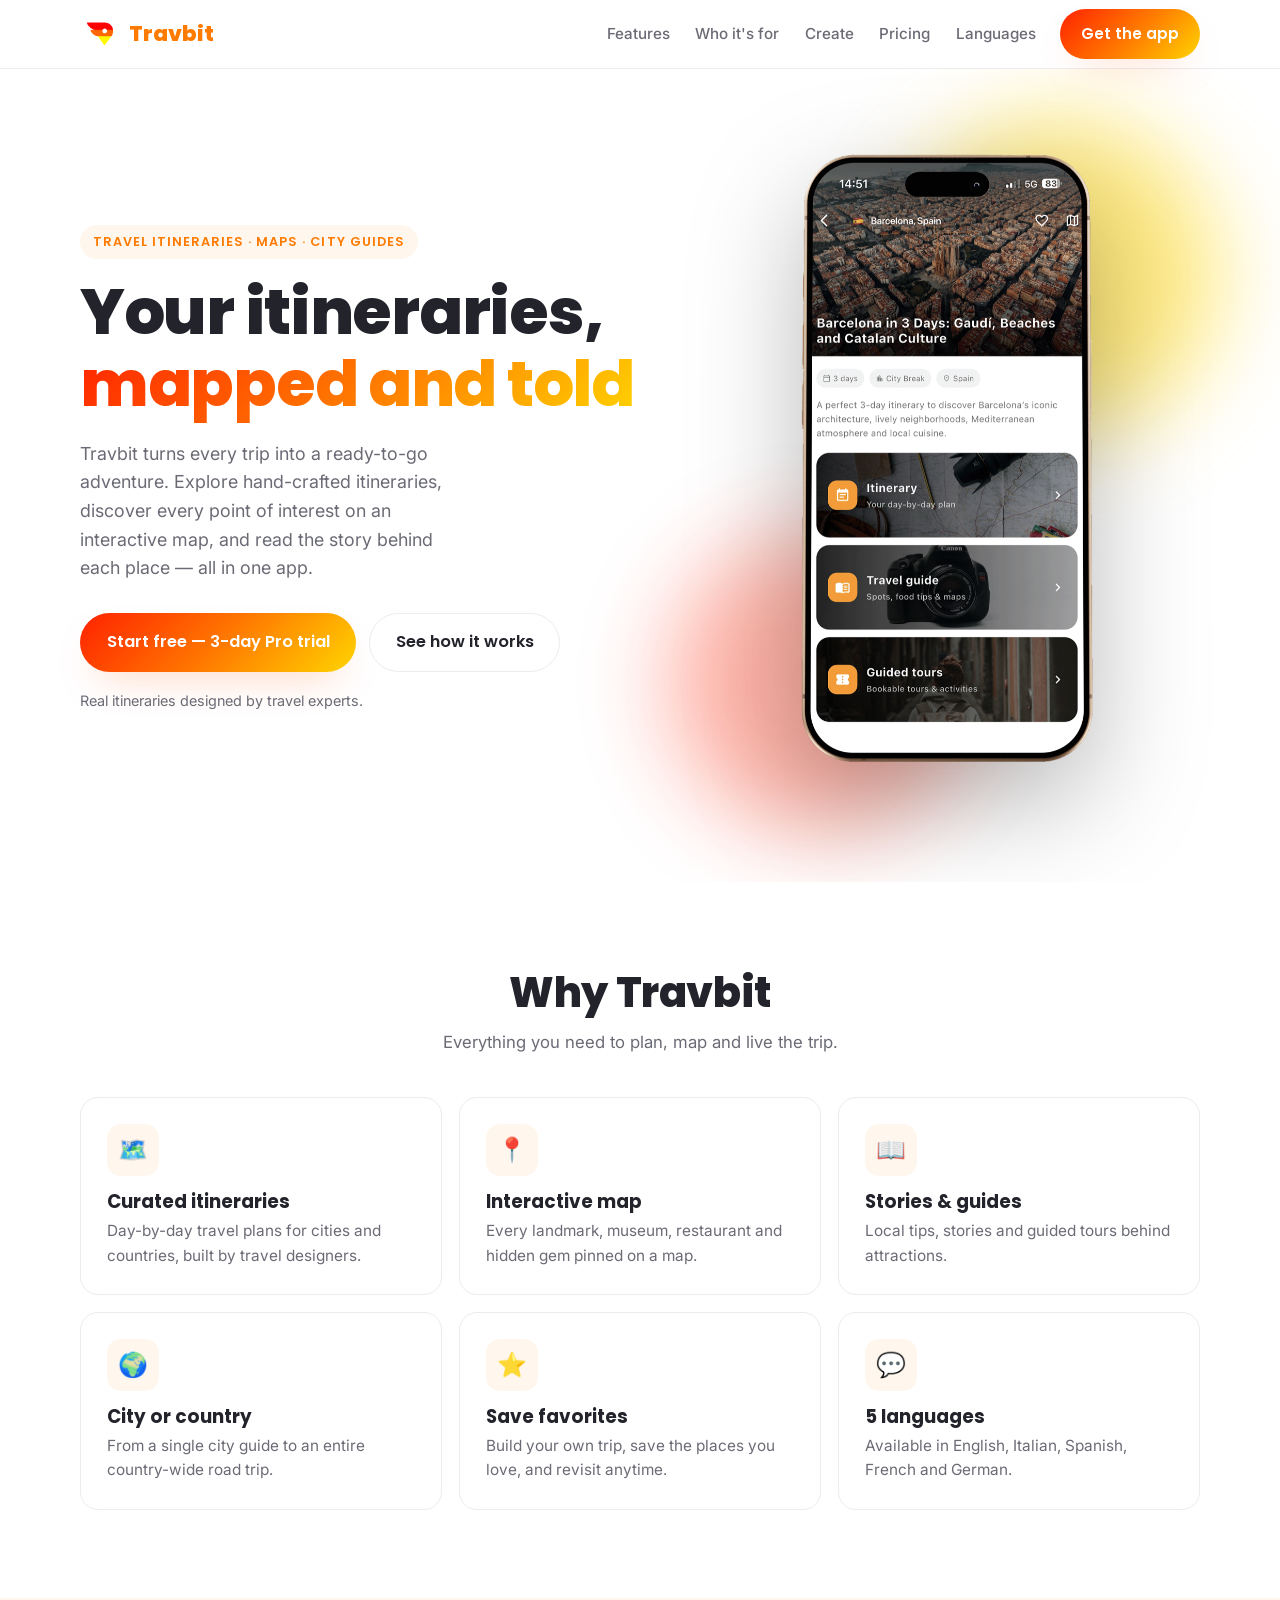
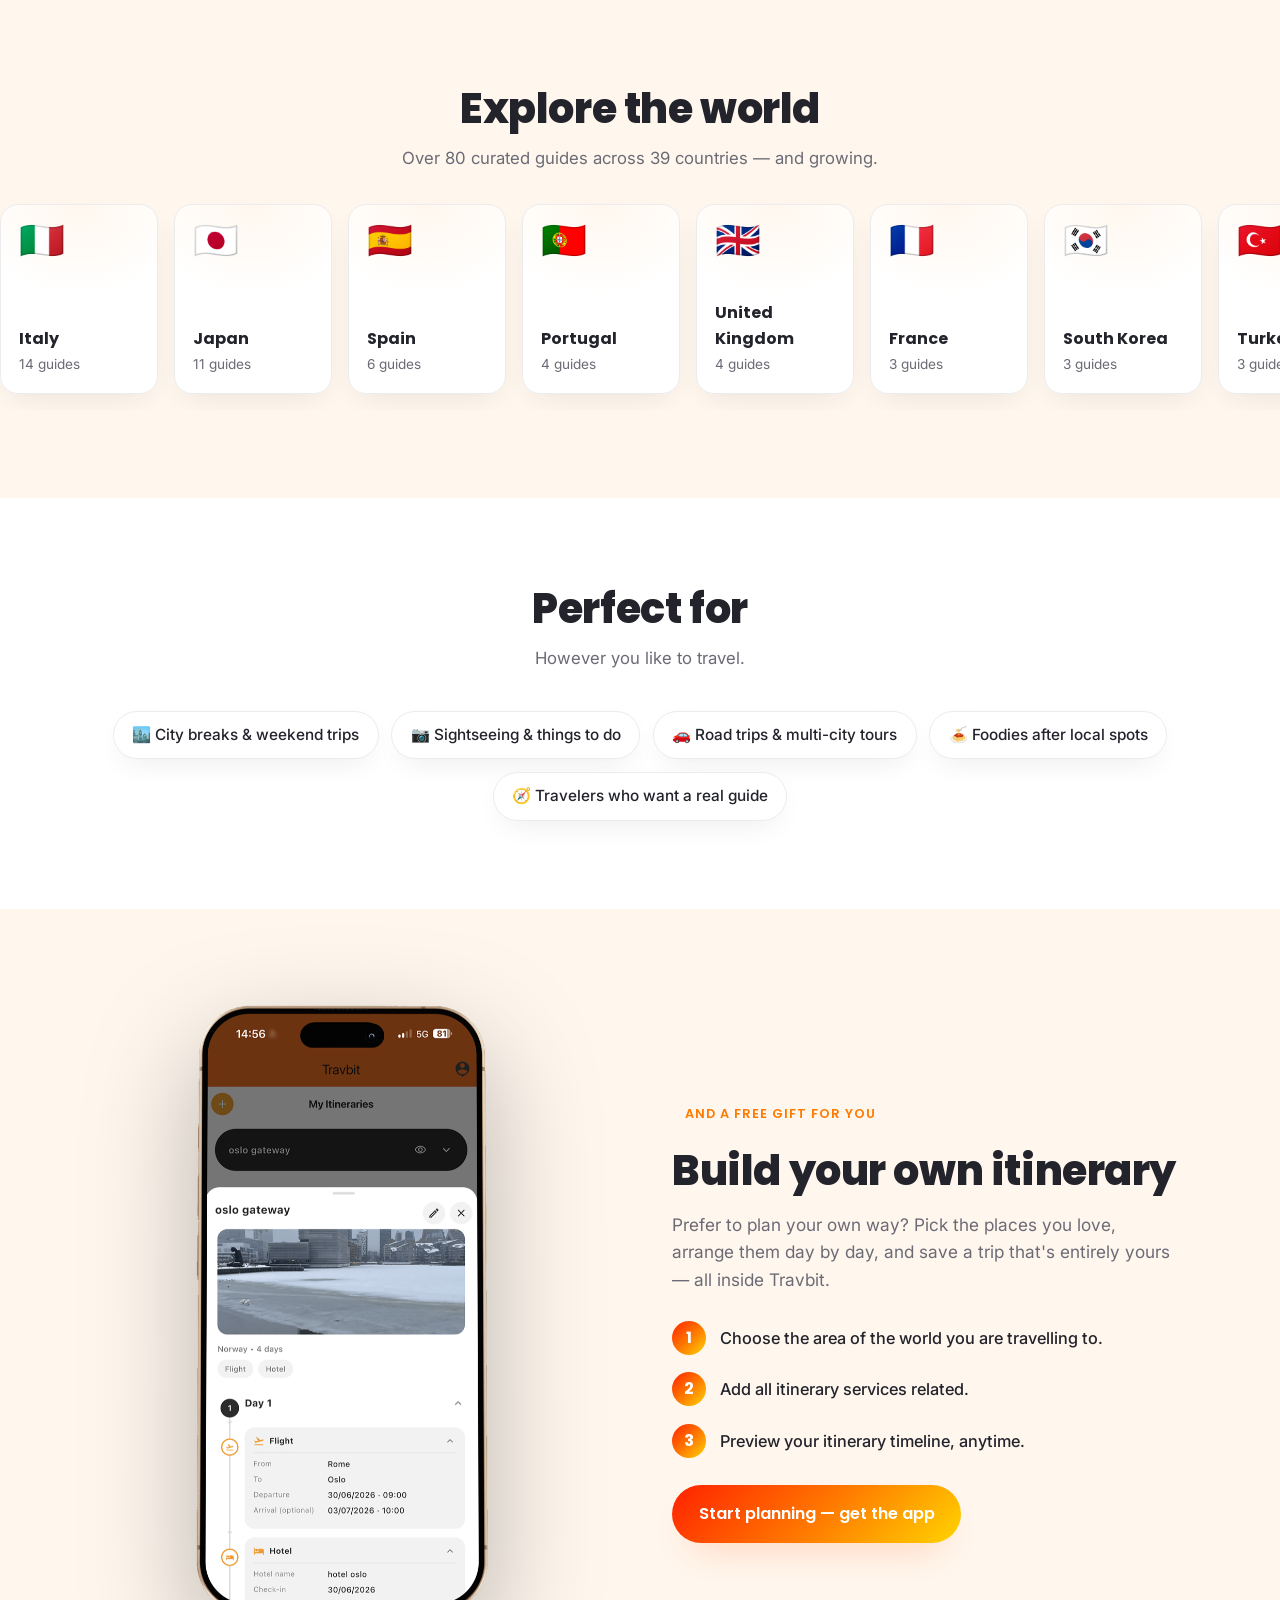
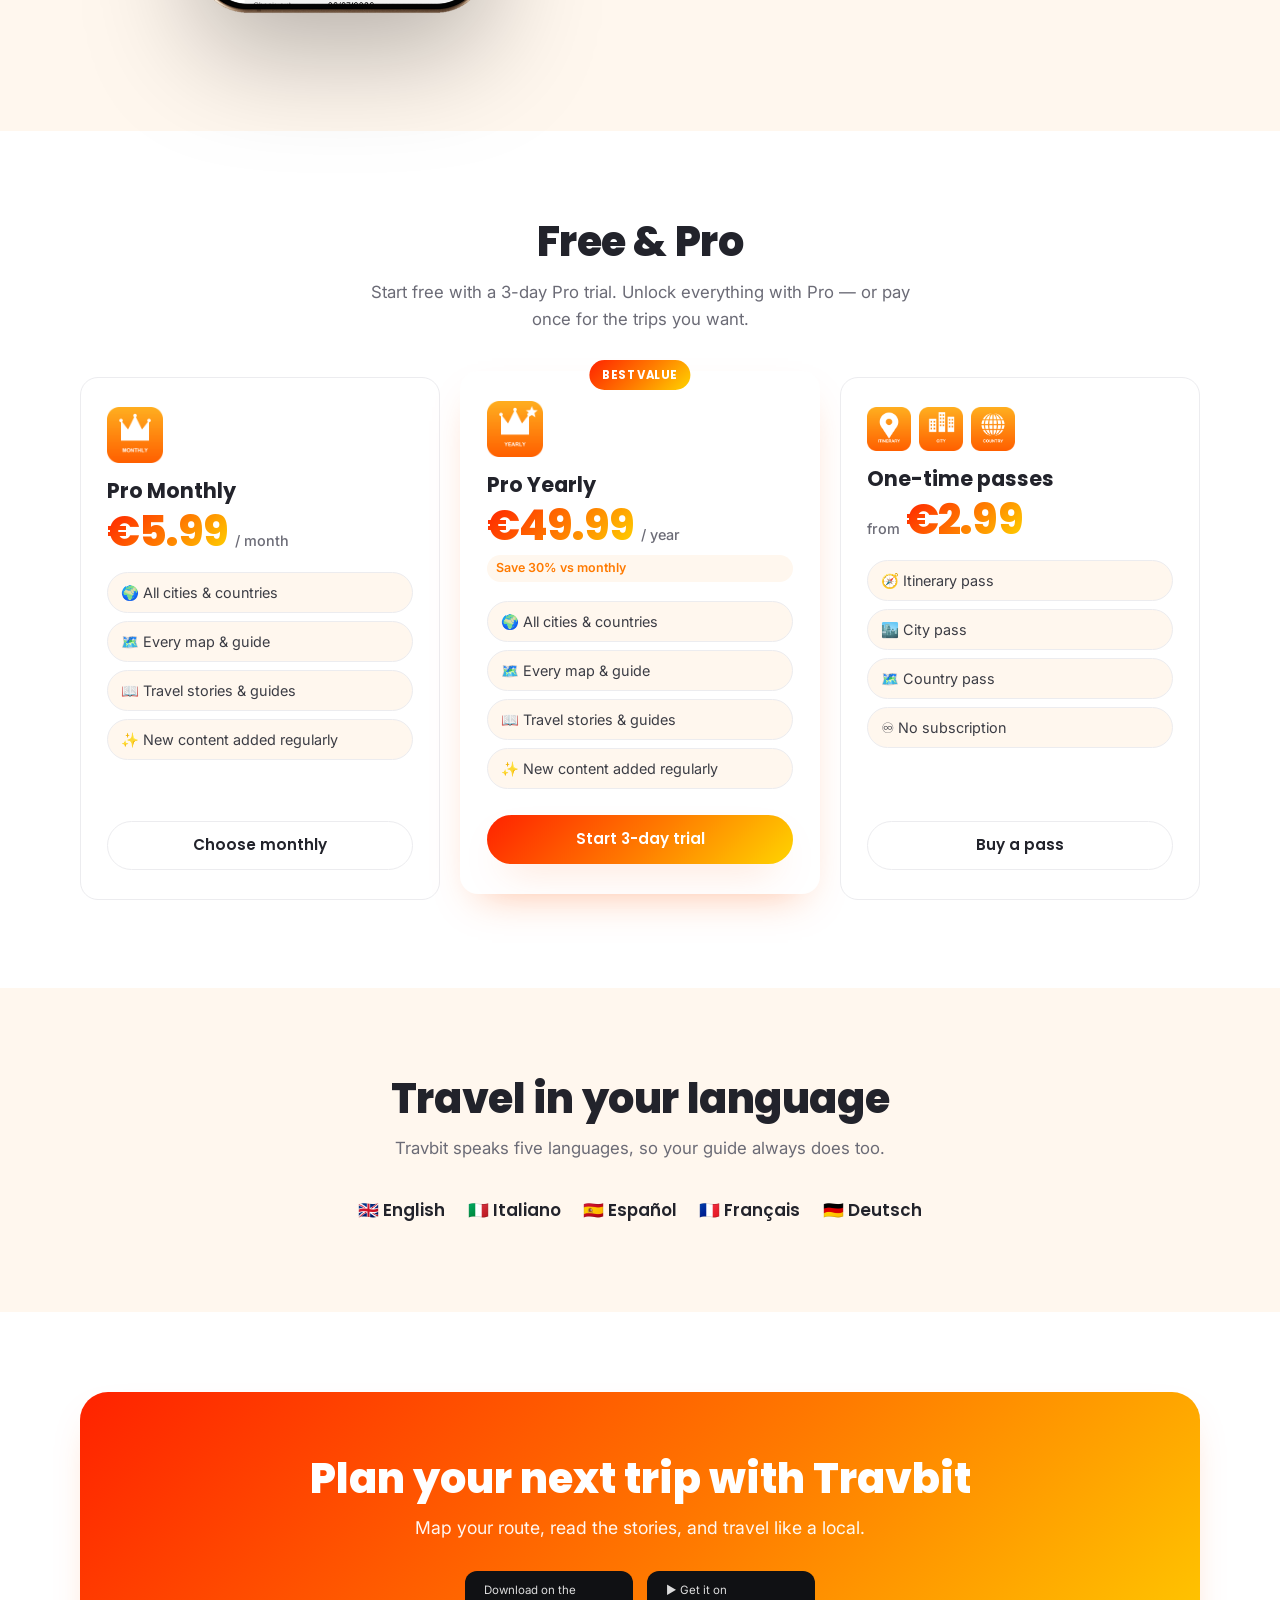
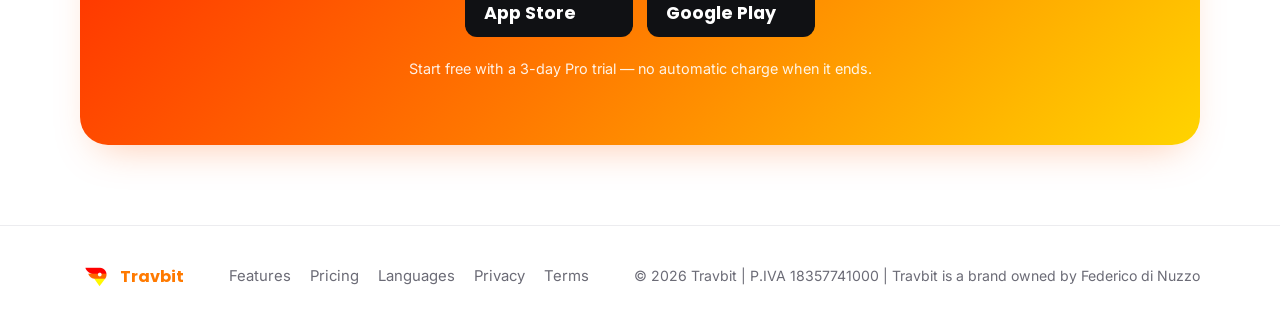
==== index.html @ 9b5d24c2 "Clarify trial doesn't auto-charge (Terms point 4 + CTA note) - Terms 4: trial reverts to the free ac" ====
<!DOCTYPE html>
<html lang="en">
<head>
  <meta charset="UTF-8" />
  <meta name="viewport" content="width=device-width, initial-scale=1.0" />
  <title>Travbit — Your itineraries, mapped and told</title>
  <meta name="description" content="Travbit turns every trip into a ready-to-go adventure: curated travel itineraries, an interactive map of every point of interest, and the story behind each place. Plan trips, tours & things to do." />
  <meta name="theme-color" content="#FF7A00" />
  <link rel="canonical" href="https://travbitapp.com/" />
  <link rel="icon" type="image/png" href="assets/img/travbit-icon.png" />
  <link rel="apple-touch-icon" href="assets/img/travbit-icon.png" />

  <!-- Open Graph / social -->
  <meta property="og:type" content="website" />
  <meta property="og:title" content="Travbit — Your itineraries, mapped and told" />
  <meta property="og:description" content="Curated travel itineraries, interactive maps & city guides. Plan trips, tours & things to do." />
  <meta property="og:image" content="assets/img/og-image.png" />
  <meta property="og:url" content="https://travbitapp.com/" />
  <meta name="twitter:card" content="summary_large_image" />

  <!-- Fonts -->
  <link rel="preconnect" href="https://fonts.googleapis.com" />
  <link rel="preconnect" href="https://fonts.gstatic.com" crossorigin />
  <link href="https://fonts.googleapis.com/css2?family=Inter:wght@400;500;600&family=Poppins:wght@600;700;800&display=swap" rel="stylesheet" />

  <link rel="stylesheet" href="styles.css" />
</head>
<body>
  <!-- ===================== HEADER ===================== -->
  <header class="site-header" id="top">
    <nav class="nav container">
      <a class="brand" href="#top" aria-label="Travbit home">
        <img src="assets/img/travbit-icon.png" alt="" width="40" height="40" class="brand__mark" />
        <span class="brand__name">Travbit</span>
      </a>
      <ul class="nav__links">
        <li><a href="#features">Features</a></li>
        <li><a href="#audience">Who it's for</a></li>
        <li><a href="#build">Create</a></li>
        <li><a href="#pricing">Pricing</a></li>
        <li><a href="#languages">Languages</a></li>
      </ul>
      <a href="#download" class="btn btn--primary nav__cta">Get the app</a>
    </nav>
  </header>

  <main>
    <!-- ===================== HERO ===================== -->
    <section class="hero">
      <div class="container hero__grid">
        <div class="hero__copy">
          <span class="eyebrow">Travel itineraries · maps · city guides</span>
          <h1 class="hero__title">Your itineraries,<br /><span class="grad-text">mapped and told</span></h1>
          <p class="hero__lead">
            Travbit turns every trip into a ready-to-go adventure. Explore hand-crafted
            itineraries, discover every point of interest on an interactive map, and read
            the story behind each place — all in one app.
          </p>
          <div class="hero__cta">
            <a href="#download" class="btn btn--primary btn--lg">Start free — 3-day Pro trial</a>
            <a href="#features" class="btn btn--ghost btn--lg">See how it works</a>
          </div>
          <p class="hero__note">Real itineraries designed by travel experts.</p>
        </div>

        <!-- App screenshot -->
        <div class="hero__art">
          <img
            src="assets/img/app-hero.png"
            alt="Travbit app showing a 3-day Barcelona itinerary with day-by-day plan, travel guide and guided tours"
            class="hero__shot"
            width="620" height="1252"
            fetchpriority="high"
          />
          <div class="blob blob--1"></div>
          <div class="blob blob--2"></div>
        </div>
      </div>
    </section>

    <!-- ===================== FEATURES ===================== -->
    <section class="section" id="features">
      <div class="container">
        <h2 class="section__title">Why Travbit</h2>
        <p class="section__sub">Everything you need to plan, map and live the trip.</p>
        <div class="cards">
          <article class="card">
            <div class="card__icon">🗺️</div>
            <h3>Curated itineraries</h3>
            <p>Day-by-day travel plans for cities and countries, built by travel designers.</p>
          </article>
          <article class="card">
            <div class="card__icon">📍</div>
            <h3>Interactive map</h3>
            <p>Every landmark, museum, restaurant and hidden gem pinned on a map.</p>
          </article>
          <article class="card">
            <div class="card__icon">📖</div>
            <h3>Stories &amp; guides</h3>
            <p>Local tips, stories and guided tours behind attractions.</p>
          </article>
          <article class="card">
            <div class="card__icon">🌍</div>
            <h3>City or country</h3>
            <p>From a single city guide to an entire country-wide road trip.</p>
          </article>
          <article class="card">
            <div class="card__icon">⭐</div>
            <h3>Save favorites</h3>
            <p>Build your own trip, save the places you love, and revisit anytime.</p>
          </article>
          <article class="card">
            <div class="card__icon">💬</div>
            <h3>5 languages</h3>
            <p>Available in English, Italian, Spanish, French and German.</p>
          </article>
        </div>
      </div>
    </section>

    <!-- ===================== EXPLORE THE WORLD ===================== -->
    <section class="section section--tint" id="countries">
      <div class="container">
        <h2 class="section__title">Explore the world</h2>
        <p class="section__sub">Over 80 curated guides across 39 countries — and growing.</p>
      </div>
      <div class="countries" role="list" aria-label="Available countries">
        <a class="country" href="#download" role="listitem"><span class="country__flag">🇮🇹</span><span class="country__name">Italy</span><span class="country__count">14 guides</span></a>
        <a class="country" href="#download" role="listitem"><span class="country__flag">🇯🇵</span><span class="country__name">Japan</span><span class="country__count">11 guides</span></a>
        <a class="country" href="#download" role="listitem"><span class="country__flag">🇪🇸</span><span class="country__name">Spain</span><span class="country__count">6 guides</span></a>
        <a class="country" href="#download" role="listitem"><span class="country__flag">🇵🇹</span><span class="country__name">Portugal</span><span class="country__count">4 guides</span></a>
        <a class="country" href="#download" role="listitem"><span class="country__flag">🇬🇧</span><span class="country__name">United Kingdom</span><span class="country__count">4 guides</span></a>
        <a class="country" href="#download" role="listitem"><span class="country__flag">🇫🇷</span><span class="country__name">France</span><span class="country__count">3 guides</span></a>
        <a class="country" href="#download" role="listitem"><span class="country__flag">🇰🇷</span><span class="country__name">South Korea</span><span class="country__count">3 guides</span></a>
        <a class="country" href="#download" role="listitem"><span class="country__flag">🇹🇷</span><span class="country__name">Turkey</span><span class="country__count">3 guides</span></a>
        <a class="country" href="#download" role="listitem"><span class="country__flag">🇨🇿</span><span class="country__name">Czech Republic</span><span class="country__count">2 guides</span></a>
        <a class="country" href="#download" role="listitem"><span class="country__flag">🇳🇱</span><span class="country__name">Netherlands</span><span class="country__count">2 guides</span></a>
        <a class="country" href="#download" role="listitem"><span class="country__flag">🇦🇱</span><span class="country__name">Albania</span><span class="country__count">1 guide</span></a>
        <a class="country" href="#download" role="listitem"><span class="country__flag">🇦🇹</span><span class="country__name">Austria</span><span class="country__count">1 guide</span></a>
        <a class="country" href="#download" role="listitem"><span class="country__flag">🇧🇪</span><span class="country__name">Belgium</span><span class="country__count">1 guide</span></a>
        <a class="country" href="#download" role="listitem"><span class="country__flag">🇧🇬</span><span class="country__name">Bulgaria</span><span class="country__count">1 guide</span></a>
        <a class="country" href="#download" role="listitem"><span class="country__flag">🇭🇷</span><span class="country__name">Croatia</span><span class="country__count">1 guide</span></a>
        <a class="country" href="#download" role="listitem"><span class="country__flag">🇨🇾</span><span class="country__name">Cyprus</span><span class="country__count">1 guide</span></a>
        <a class="country" href="#download" role="listitem"><span class="country__flag">🇩🇰</span><span class="country__name">Denmark</span><span class="country__count">1 guide</span></a>
        <a class="country" href="#download" role="listitem"><span class="country__flag">🇪🇪</span><span class="country__name">Estonia</span><span class="country__count">1 guide</span></a>
        <a class="country" href="#download" role="listitem"><span class="country__flag">🇫🇮</span><span class="country__name">Finland</span><span class="country__count">1 guide</span></a>
        <a class="country" href="#download" role="listitem"><span class="country__flag">🇩🇪</span><span class="country__name">Germany</span><span class="country__count">1 guide</span></a>
        <a class="country" href="#download" role="listitem"><span class="country__flag">🇬🇷</span><span class="country__name">Greece</span><span class="country__count">1 guide</span></a>
        <a class="country" href="#download" role="listitem"><span class="country__flag">🇭🇺</span><span class="country__name">Hungary</span><span class="country__count">1 guide</span></a>
        <a class="country" href="#download" role="listitem"><span class="country__flag">🇮🇸</span><span class="country__name">Iceland</span><span class="country__count">1 guide</span></a>
        <a class="country" href="#download" role="listitem"><span class="country__flag">🇮🇪</span><span class="country__name">Ireland</span><span class="country__count">1 guide</span></a>
        <a class="country" href="#download" role="listitem"><span class="country__flag">🇱🇻</span><span class="country__name">Latvia</span><span class="country__count">1 guide</span></a>
        <a class="country" href="#download" role="listitem"><span class="country__flag">🇱🇹</span><span class="country__name">Lithuania</span><span class="country__count">1 guide</span></a>
        <a class="country" href="#download" role="listitem"><span class="country__flag">🇱🇺</span><span class="country__name">Luxembourg</span><span class="country__count">1 guide</span></a>
        <a class="country" href="#download" role="listitem"><span class="country__flag">🇲🇹</span><span class="country__name">Malta</span><span class="country__count">1 guide</span></a>
        <a class="country" href="#download" role="listitem"><span class="country__flag">🇳🇴</span><span class="country__name">Norway</span><span class="country__count">1 guide</span></a>
        <a class="country" href="#download" role="listitem"><span class="country__flag">🇵🇱</span><span class="country__name">Poland</span><span class="country__count">1 guide</span></a>
        <a class="country" href="#download" role="listitem"><span class="country__flag">🇷🇴</span><span class="country__name">Romania</span><span class="country__count">1 guide</span></a>
        <a class="country" href="#download" role="listitem"><span class="country__flag">🇸🇬</span><span class="country__name">Singapore</span><span class="country__count">1 guide</span></a>
        <a class="country" href="#download" role="listitem"><span class="country__flag">🇸🇰</span><span class="country__name">Slovakia</span><span class="country__count">1 guide</span></a>
        <a class="country" href="#download" role="listitem"><span class="country__flag">🇸🇮</span><span class="country__name">Slovenia</span><span class="country__count">1 guide</span></a>
        <a class="country" href="#download" role="listitem"><span class="country__flag">🇸🇪</span><span class="country__name">Sweden</span><span class="country__count">1 guide</span></a>
        <a class="country" href="#download" role="listitem"><span class="country__flag">🇨🇭</span><span class="country__name">Switzerland</span><span class="country__count">1 guide</span></a>
        <a class="country" href="#download" role="listitem"><span class="country__flag">🇹🇼</span><span class="country__name">Taiwan</span><span class="country__count">1 guide</span></a>
        <a class="country" href="#download" role="listitem"><span class="country__flag">🇹🇭</span><span class="country__name">Thailand</span><span class="country__count">1 guide</span></a>
        <a class="country" href="#download" role="listitem"><span class="country__flag">🇻🇳</span><span class="country__name">Vietnam</span><span class="country__count">1 guide</span></a>
      </div>
    </section>

    <!-- ===================== AUDIENCE ===================== -->
    <section class="section" id="audience">
      <div class="container">
        <h2 class="section__title">Perfect for</h2>
        <p class="section__sub">However you like to travel.</p>
        <ul class="pills">
          <li class="pill">🏙️ City breaks &amp; weekend trips</li>
          <li class="pill">📷 Sightseeing &amp; things to do</li>
          <li class="pill">🚗 Road trips &amp; multi-city tours</li>
          <li class="pill">🍝 Foodies after local spots</li>
          <li class="pill">🧭 Travelers who want a real guide</li>
        </ul>
      </div>
    </section>

    <!-- ===================== BUILD YOUR OWN (free gift) ===================== -->
    <section class="section section--tint" id="build">
      <div class="container builder builder--reverse">
        <div class="builder__copy">
          <span class="eyebrow">And a free gift for you</span>
          <h2 class="builder__title">Build your own itinerary</h2>
          <p class="builder__lead">
            Prefer to plan your own way? Pick the places you love, arrange them day by
            day, and save a trip that's entirely yours — all inside Travbit.
          </p>
          <ul class="steps">
            <li>
              <span class="steps__num">1</span>
              <p>Choose the area of the world you are travelling to.</p>
            </li>
            <li>
              <span class="steps__num">2</span>
              <p>Add all itinerary services related.</p>
            </li>
            <li>
              <span class="steps__num">3</span>
              <p>Preview your itinerary timeline, anytime.</p>
            </li>
          </ul>
          <a href="#download" class="btn btn--primary btn--lg">Start planning — get the app</a>
        </div>

        <div class="builder__art">
          <img
            src="assets/img/app-builder.png"
            alt="Travbit app showing a custom 'oslo gateway' itinerary — Norway, 4 days, with flights, hotel and a day-by-day timeline"
            class="builder__shot"
            width="620" height="1252"
            loading="lazy"
          />
        </div>
      </div>
    </section>

    <!-- ===================== PRICING ===================== -->
    <section class="section" id="pricing">
      <div class="container">
        <h2 class="section__title">Free &amp; Pro</h2>
        <p class="section__sub">
          Start free with a 3-day Pro trial. Unlock everything with Pro — or pay once for
          the trips you want.
        </p>

        <div class="pricing">
          <article class="plan">
            <img class="plan__icon" src="assets/img/travbit_pro_monthly.png" alt="" width="56" height="56" />
            <h3>Pro Monthly</h3>
            <p class="plan__price"><span class="plan__amount">€5.99</span><span class="plan__per">/ month</span></p>
            <ul class="plan__feats">
              <li>🌍 All cities &amp; countries</li>
              <li>🗺️ Every map &amp; guide</li>
              <li>📖 Travel stories &amp; guides</li>
              <li>✨ New content added regularly</li>
            </ul>
            <a href="#download" class="btn btn--ghost plan__cta">Choose monthly</a>
          </article>

          <article class="plan plan--featured">
            <span class="plan__badge">Best value</span>
            <img class="plan__icon" src="assets/img/travbit_pro_yearly.png" alt="" width="56" height="56" />
            <h3>Pro Yearly</h3>
            <p class="plan__price"><span class="plan__amount">€49.99</span><span class="plan__per">/ year</span></p>
            <p class="plan__save">Save 30% vs monthly</p>
            <ul class="plan__feats">
              <li>🌍 All cities &amp; countries</li>
              <li>🗺️ Every map &amp; guide</li>
              <li>📖 Travel stories &amp; guides</li>
              <li>✨ New content added regularly</li>
            </ul>
            <a href="#download" class="btn btn--primary plan__cta">Start 3-day trial</a>
          </article>

          <article class="plan">
            <div class="plan__passes">
              <img src="assets/img/itinerary_pass.png" alt="" width="44" height="44" />
              <img src="assets/img/city_pass.png" alt="" width="44" height="44" />
              <img src="assets/img/country_pass.png" alt="" width="44" height="44" />
            </div>
            <h3>One-time passes</h3>
            <p class="plan__price"><span class="plan__per">from</span><span class="plan__amount">€2.99</span></p>
            <ul class="plan__feats">
              <li>🧭 Itinerary pass</li>
              <li>🏙️ City pass</li>
              <li>🗺️ Country pass</li>
              <li>♾️ No subscription</li>
            </ul>
            <a href="#download" class="btn btn--ghost plan__cta">Buy a pass</a>
          </article>
        </div>
      </div>
    </section>

    <!-- ===================== LANGUAGES ===================== -->
    <section class="section section--tint" id="languages">
      <div class="container languages">
        <h2 class="section__title">Travel in your language</h2>
        <p class="section__sub">Travbit speaks five languages, so your guide always does too.</p>
        <ul class="langs">
          <li>🇬🇧 English</li>
          <li>🇮🇹 Italiano</li>
          <li>🇪🇸 Español</li>
          <li>🇫🇷 Français</li>
          <li>🇩🇪 Deutsch</li>
        </ul>
      </div>
    </section>

    <!-- ===================== DOWNLOAD CTA ===================== -->
    <section class="cta" id="download">
      <div class="container cta__inner">
        <h2 class="cta__title">Plan your next trip with Travbit</h2>
        <p class="cta__sub">Map your route, read the stories, and travel like a local.</p>
        <div class="store-badges">
          <a class="store-badge" href="#" aria-label="Download on the App Store">
            <span class="store-badge__pre"> Download on the</span>
            <span class="store-badge__name">App Store</span>
          </a>
          <a class="store-badge" href="#" aria-label="Get it on Google Play">
            <span class="store-badge__pre">▶ Get it on</span>
            <span class="store-badge__name">Google Play</span>
          </a>
        </div>
        <p class="cta__note">Start free with a 3-day Pro trial — no automatic charge when it ends.</p>
      </div>
    </section>
  </main>

  <!-- ===================== FOOTER ===================== -->
  <footer class="footer">
    <div class="container footer__grid">
      <div class="footer__brand">
        <img src="assets/img/travbit-icon.png" alt="" width="32" height="32" />
        <span>Travbit</span>
      </div>
      <nav class="footer__links" aria-label="Footer">
        <a href="#features">Features</a>
        <a href="#pricing">Pricing</a>
        <a href="#languages">Languages</a>
        <a href="/privacy">Privacy</a>
        <a href="/terms">Terms</a>
      </nav>
      <p class="footer__copy">© <span id="year"></span> Travbit | P.IVA 18357741000 | Travbit is a brand owned by Federico di Nuzzo</p>
    </div>
  </footer>

  <script>
    document.getElementById('year').textContent = new Date().getFullYear();
  </script>
</body>
</html>
---- styles.css ----
/* ===================================================================
   Travbit — landing page styles
   Brand: sunset gradient  red → orange → yellow
   =================================================================== */

:root {
  --red:    #FF2200;
  --orange: #FF7A00;
  --yellow: #FFD400;
  --ink:    #22232B;
  --muted:  #6B6B76;
  --line:   #ECECEF;
  --bg:     #FFFFFF;
  --tint:   #FFF7EE;

  --grad: linear-gradient(135deg, var(--red) 0%, var(--orange) 52%, var(--yellow) 100%);

  --radius: 18px;
  --radius-sm: 12px;
  --shadow: 0 18px 40px -18px rgba(255, 90, 0, .35);
  --shadow-soft: 0 10px 30px -12px rgba(34, 35, 43, .12);

  --maxw: 1120px;
  --font-head: "Poppins", system-ui, sans-serif;
  --font-body: "Inter", system-ui, sans-serif;
}

* { box-sizing: border-box; }

html { scroll-behavior: smooth; }

body {
  margin: 0;
  font-family: var(--font-body);
  color: var(--ink);
  background: var(--bg);
  line-height: 1.6;
  -webkit-font-smoothing: antialiased;
}

h1, h2, h3 { font-family: var(--font-head); line-height: 1.12; margin: 0; }
p { margin: 0; }
a { color: inherit; text-decoration: none; }
img { max-width: 100%; display: block; }
ul { margin: 0; padding: 0; list-style: none; }

.container { width: min(100% - 2.5rem, var(--maxw)); margin-inline: auto; }

.grad-text {
  background: var(--grad);
  -webkit-background-clip: text;
  background-clip: text;
  color: transparent;
}

/* ---------- Buttons ---------- */
.btn {
  display: inline-flex;
  align-items: center;
  justify-content: center;
  gap: .5rem;
  font-family: var(--font-head);
  font-weight: 600;
  font-size: .95rem;
  padding: .72rem 1.25rem;
  border-radius: 999px;
  border: 1.5px solid transparent;
  cursor: pointer;
  transition: transform .15s ease, box-shadow .2s ease, background .2s ease;
  white-space: nowrap;
}
.btn--primary {
  background: var(--grad);
  background-origin: border-box; /* gradient spans the full border box — no colored edge fringe */
  color: #fff;
  box-shadow: var(--shadow);
}
.btn--primary:hover { transform: translateY(-2px); }
.btn--ghost { background: #fff; color: var(--ink); border-color: var(--line); }
.btn--ghost:hover { border-color: var(--orange); color: var(--orange); }
.btn--lg { padding: .95rem 1.6rem; font-size: 1.02rem; }

/* ---------- Header ---------- */
.site-header {
  position: sticky; top: 0; z-index: 50;
  background: rgba(255,255,255,.85);
  backdrop-filter: saturate(180%) blur(12px);
  border-bottom: 1px solid var(--line);
}
.nav { display: flex; align-items: center; gap: 1.5rem; height: 68px; }
.brand { display: flex; align-items: center; gap: .55rem; margin-right: auto; }
.brand__mark { border-radius: 9px; }
.brand__name { font-family: var(--font-head); font-weight: 800; font-size: 1.35rem; color: var(--orange); }
.nav__links { display: flex; gap: 1.6rem; }
.nav__links a { color: var(--muted); font-weight: 500; font-size: .95rem; }
.nav__links a:hover { color: var(--ink); }

/* ---------- Hero ---------- */
.hero { padding: clamp(2.5rem, 6vw, 5rem) 0 clamp(3rem, 7vw, 6rem); overflow: hidden; }
.hero__grid {
  display: grid; grid-template-columns: 1.05fr .95fr;
  gap: clamp(2rem, 5vw, 4rem); align-items: center;
}
.eyebrow {
  display: inline-block;
  font-family: var(--font-head); font-weight: 600; font-size: .8rem;
  text-transform: uppercase; letter-spacing: .08em;
  color: var(--orange);
  background: var(--tint);
  padding: .4rem .8rem; border-radius: 999px; margin-bottom: 1.1rem;
}
.hero__title { font-size: clamp(2.4rem, 6vw, 4rem); font-weight: 800; letter-spacing: -.02em; }
.hero__lead { margin-top: 1.25rem; font-size: 1.12rem; color: var(--muted); max-width: 34ch; }
.hero__cta { display: flex; flex-wrap: wrap; gap: .8rem; margin-top: 1.9rem; }
.hero__note { margin-top: 1.1rem; font-size: .9rem; color: var(--muted); }

/* Hero art / app screenshot */
.hero__art { position: relative; display: grid; place-items: center; }
.blob { position: absolute; border-radius: 50%; filter: blur(46px); opacity: .5; z-index: 0; }
.blob--1 { width: 320px; height: 320px; background: var(--yellow); top: -30px; right: -20px; }
.blob--2 { width: 300px; height: 300px; background: var(--red); bottom: -40px; left: -30px; opacity: .35; }
.hero__shot {
  position: relative; z-index: 1;
  width: min(80%, 320px); height: auto;
  filter: drop-shadow(0 40px 55px rgba(0, 0, 0, .28));
}

/* ---------- Generic section ---------- */
.section { padding: clamp(3rem, 7vw, 5.5rem) 0; }
.section--tint { background: var(--tint); }
.section__title { text-align: center; font-size: clamp(1.8rem, 4vw, 2.6rem); font-weight: 800; letter-spacing: -.01em; }
.section__sub { text-align: center; color: var(--muted); margin: .8rem auto 0; max-width: 52ch; font-size: 1.05rem; }

/* ---------- Feature cards ---------- */
.cards {
  margin-top: 2.6rem;
  display: grid; grid-template-columns: repeat(3, 1fr); gap: 1.1rem;
}
.card {
  background: #fff; border: 1px solid var(--line); border-radius: var(--radius);
  padding: 1.6rem; transition: transform .18s ease, box-shadow .2s ease, border-color .2s ease;
}
.card:hover { transform: translateY(-4px); box-shadow: var(--shadow-soft); border-color: transparent; }
.card__icon {
  width: 52px; height: 52px; border-radius: 14px; background: var(--tint);
  display: grid; place-items: center; font-size: 1.5rem; margin-bottom: 1rem;
}
.card h3 { font-size: 1.15rem; font-weight: 700; margin-bottom: .4rem; }
.card p { color: var(--muted); font-size: .96rem; }

/* ---------- Build your own itinerary ---------- */
.builder { display: grid; grid-template-columns: 1fr 1fr; gap: clamp(2rem, 5vw, 4rem); align-items: center; }
.builder__title { font-size: clamp(1.8rem, 4vw, 2.6rem); font-weight: 800; letter-spacing: -.01em; }
.builder__lead { color: var(--muted); font-size: 1.08rem; margin-top: 1rem; max-width: 46ch; }
.steps { margin: 1.7rem 0; display: grid; gap: 1.1rem; }
.steps li { display: flex; gap: .9rem; align-items: center; }
.steps__num {
  flex: none; width: 34px; height: 34px; border-radius: 50%;
  background: var(--grad); color: #fff; font-family: var(--font-head); font-weight: 700;
  display: grid; place-items: center; box-shadow: var(--shadow);
}
.steps p { color: var(--ink); font-size: 1.02rem; font-weight: 500; }

.builder__art { display: grid; place-items: center; }
.builder__shot {
  width: min(80%, 320px); height: auto;
  filter: drop-shadow(0 40px 55px rgba(0, 0, 0, .28));
}
/* mockup on the left for this section (desktop) */
.builder--reverse .builder__art { order: -1; }

/* ---------- Audience pills ---------- */
.pills { margin-top: 2.4rem; display: flex; flex-wrap: wrap; gap: .8rem; justify-content: center; }
.pill {
  background: #fff; border: 1px solid var(--line); border-radius: 999px;
  padding: .7rem 1.15rem; font-weight: 500; font-size: .96rem; box-shadow: var(--shadow-soft);
}

/* ---------- Explore the world (countries) ---------- */
.countries {
  display: flex; gap: 1rem; overflow-x: auto; scroll-snap-type: x mandatory;
  padding: 2rem max(1.25rem, calc((100% - var(--maxw)) / 2)) 1rem;
  scrollbar-width: thin;
}
.countries::-webkit-scrollbar { height: 8px; }
.countries::-webkit-scrollbar-thumb { background: #ecdfce; border-radius: 999px; }
.country {
  scroll-snap-align: start; flex: none; width: 158px; height: 190px;
  display: flex; flex-direction: column; justify-content: flex-end; gap: .15rem;
  padding: 1.1rem; border-radius: var(--radius); color: var(--ink); text-decoration: none;
  background: radial-gradient(115% 78% at 50% 0%, var(--tint) 0%, #ffffff 62%);
  border: 1px solid var(--line); box-shadow: var(--shadow-soft);
  transition: transform .18s ease, box-shadow .2s ease;
}
.country:hover { transform: translateY(-5px); box-shadow: var(--shadow); }
.country__flag { font-size: 2.3rem; line-height: 1; margin-bottom: auto; }
.country__name { font-family: var(--font-head); font-weight: 700; font-size: 1rem; }
.country__count { color: var(--muted); font-size: .85rem; }
.country--more { align-items: center; justify-content: center; text-align: center; border-style: dashed; }
.country--more .country__flag { margin-bottom: .4rem; }

/* ---------- Pricing ---------- */
.pricing {
  margin-top: 2.8rem;
  display: grid; grid-template-columns: repeat(3, 1fr); gap: 1.25rem; align-items: stretch;
}
.plan {
  position: relative; display: flex; flex-direction: column;
  background: #fff; border: 1px solid var(--line); border-radius: var(--radius);
  padding: 1.8rem 1.6rem;
}
.plan--featured { border-color: transparent; box-shadow: var(--shadow); transform: translateY(-6px); }
.plan__badge {
  position: absolute; top: -12px; left: 50%; transform: translateX(-50%);
  background: var(--grad); color: #fff; font-family: var(--font-head); font-weight: 700;
  font-size: .72rem; letter-spacing: .04em; text-transform: uppercase;
  padding: .35rem .8rem; border-radius: 999px; white-space: nowrap;
}
.plan__icon { margin-bottom: 1rem; }
.plan__passes { display: flex; gap: .5rem; margin-bottom: 1rem; }
.plan h3 { font-size: 1.3rem; font-weight: 700; }
.plan__price { margin-top: .55rem; display: flex; align-items: baseline; gap: .4rem; flex-wrap: wrap; }
.plan__amount {
  font-family: var(--font-head); font-weight: 800; font-size: 2.6rem; line-height: 1; letter-spacing: -.02em;
  background: var(--grad); -webkit-background-clip: text; background-clip: text; color: transparent;
}
.plan__per { color: var(--muted); font-size: .9rem; font-weight: 500; }
.plan__save { display: inline-block; margin-top: .5rem; font-size: .78rem; font-weight: 600; color: var(--orange); background: var(--tint); padding: .22rem .6rem; border-radius: 999px; }
.plan__feats { margin: 1.2rem 0 1.6rem; display: flex; flex-direction: column; gap: .5rem; }
.plan__feats li {
  display: flex; align-items: center; gap: .55rem;
  background: var(--tint); border: 1px solid var(--line); border-radius: 999px;
  padding: .5rem .85rem; font-size: .9rem; color: #3c3d45;
}
.plan__cta { margin-top: auto; width: 100%; }

/* ---------- Languages ---------- */
.langs { margin-top: 2.2rem; display: flex; flex-wrap: wrap; justify-content: center; gap: 1rem 1.4rem; }
.langs li { font-family: var(--font-head); font-weight: 600; font-size: 1.05rem; }

/* ---------- Download CTA ---------- */
.cta { padding: clamp(3rem, 7vw, 5rem) 0; }
.cta__inner {
  background: var(--grad); border-radius: 28px; color: #fff; text-align: center;
  padding: clamp(2.5rem, 6vw, 4rem) 1.5rem; box-shadow: var(--shadow);
}
.cta__title { font-size: clamp(1.7rem, 4vw, 2.6rem); font-weight: 800; }
.cta__sub { margin-top: .7rem; font-size: 1.1rem; opacity: .95; }
.store-badges { display: flex; flex-wrap: wrap; gap: .9rem; justify-content: center; margin-top: 1.8rem; }
.store-badge {
  display: inline-flex; flex-direction: column; align-items: flex-start;
  background: #101114; color: #fff; border-radius: 12px;
  padding: .6rem 1.2rem; min-width: 168px; text-align: left;
  transition: transform .15s ease;
}
.store-badge:hover { transform: translateY(-2px); }
.store-badge__pre { font-size: .72rem; opacity: .85; }
.store-badge__name { font-family: var(--font-head); font-weight: 700; font-size: 1.1rem; }
.cta__note { margin-top: 1.3rem; font-size: .9rem; opacity: .9; }

/* ---------- Footer ---------- */
.footer { border-top: 1px solid var(--line); padding: 2.2rem 0; }
.footer__grid { display: flex; align-items: center; flex-wrap: wrap; gap: 1rem 2rem; }
.footer__brand { display: flex; align-items: center; gap: .5rem; font-family: var(--font-head); font-weight: 700; color: var(--orange); }
.footer__links { display: flex; flex-wrap: wrap; gap: 1.2rem; margin-inline: auto; }
.footer__links a { color: var(--muted); font-size: .93rem; }
.footer__links a:hover { color: var(--ink); }
.footer__copy { color: var(--muted); font-size: .88rem; }

/* ---------- Legal pages (privacy / terms) ---------- */
.legal-hero {
  background: var(--tint);
  padding: clamp(2.5rem, 6vw, 4rem) 0 clamp(1.5rem, 4vw, 2.5rem);
  border-bottom: 1px solid var(--line);
}
.legal-hero h1 { font-size: clamp(2rem, 5vw, 3rem); font-weight: 800; }
.legal-hero p { color: var(--muted); margin-top: .6rem; }
.legal { padding: clamp(2rem, 5vw, 3.5rem) 0 clamp(3rem, 6vw, 5rem); }
.legal__body { max-width: 760px; margin-inline: auto; }
.legal__body h2 {
  font-size: 1.4rem; font-weight: 700; margin: 2.2rem 0 .7rem;
  padding-top: .4rem; scroll-margin-top: 90px;
}
.legal__body h3 { font-size: 1.1rem; font-weight: 700; margin: 1.4rem 0 .4rem; }
.legal__body p, .legal__body li { color: #3c3d45; font-size: 1rem; }
.legal__body p { margin: .7rem 0; }
.legal__body ul { list-style: disc; padding-left: 1.4rem; margin: .6rem 0; display: grid; gap: .4rem; }
.legal__body a { color: var(--orange); text-decoration: underline; }
.legal__updated {
  display: inline-block; font-size: .85rem; color: var(--muted);
  background: #fff; border: 1px solid var(--line); border-radius: 999px; padding: .35rem .9rem; margin-top: 1rem;
}
.legal__entity {
  margin-top: 2.5rem; padding: 1.3rem 1.5rem; background: var(--tint);
  border: 1px solid var(--line); border-radius: var(--radius-sm); font-size: .95rem;
}
.legal__entity strong { color: var(--ink); }
.legal-toc {
  margin: 1.5rem 0 0; padding: 1.2rem 1.5rem; background: #fff;
  border: 1px solid var(--line); border-radius: var(--radius-sm);
}
.legal-toc p { font-family: var(--font-head); font-weight: 700; margin: 0 0 .6rem; }
.legal-toc ol { margin: 0; padding-left: 1.3rem; display: grid; gap: .3rem; }
.legal-toc a { color: var(--muted); text-decoration: none; font-size: .95rem; }
.legal-toc a:hover { color: var(--orange); }

/* ---------- Responsive ---------- */
@media (max-width: 900px) {
  .nav__links { display: none; }
  .hero__grid { grid-template-columns: 1fr; text-align: center; }
  .hero__lead { margin-inline: auto; }
  .hero__cta { justify-content: center; }
  .hero__art { margin-top: 1rem; }
  .cards { grid-template-columns: repeat(2, 1fr); }
  .builder { grid-template-columns: 1fr; }
  .builder__lead { max-width: none; }
  .builder--reverse .builder__art { order: 0; } /* heading first when stacked */
  .pricing { grid-template-columns: 1fr; max-width: 460px; margin-inline: auto; }
  .plan--featured { transform: none; }
}

@media (max-width: 560px) {
  .cards { grid-template-columns: 1fr; }
  .nav__cta { display: none; }
  .footer__grid { flex-direction: column; text-align: center; }
  .footer__links { margin-inline: 0; }
}

@media (prefers-reduced-motion: reduce) {
  * { scroll-behavior: auto; transition: none !important; }
}
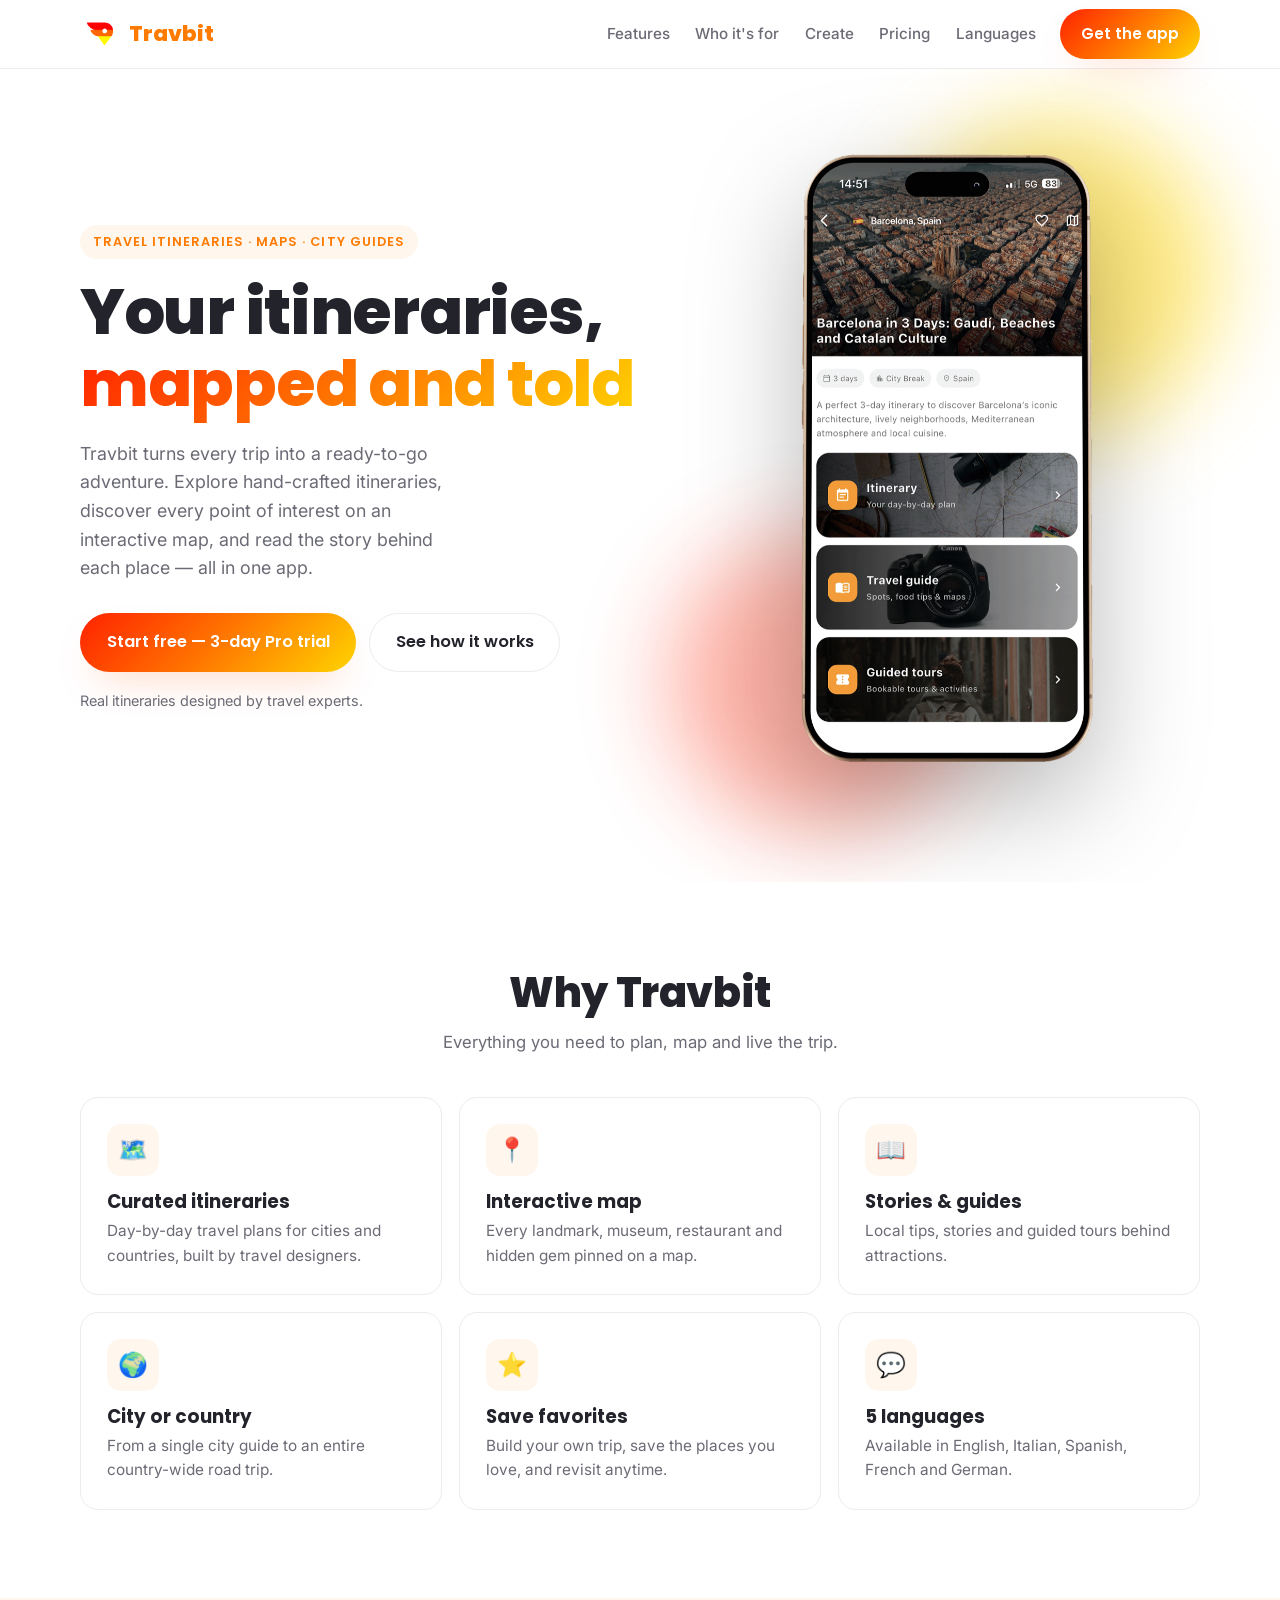
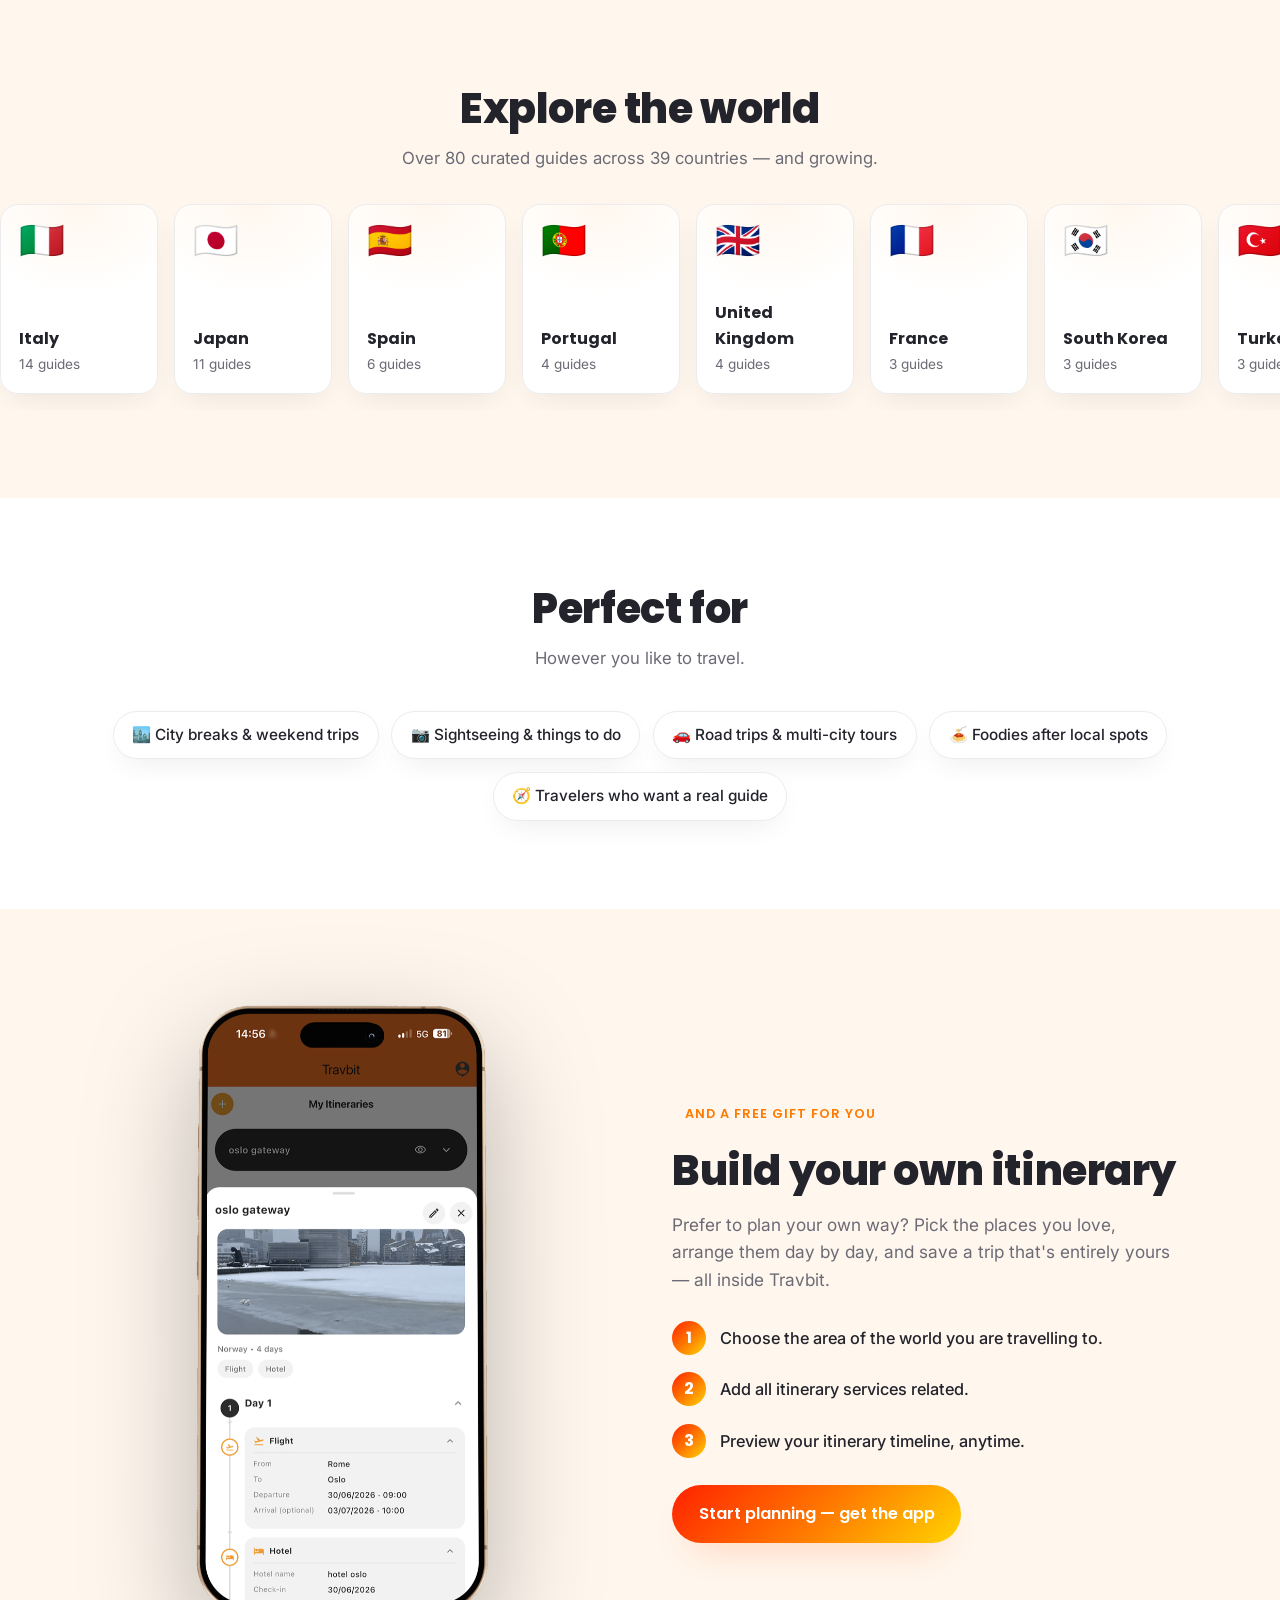
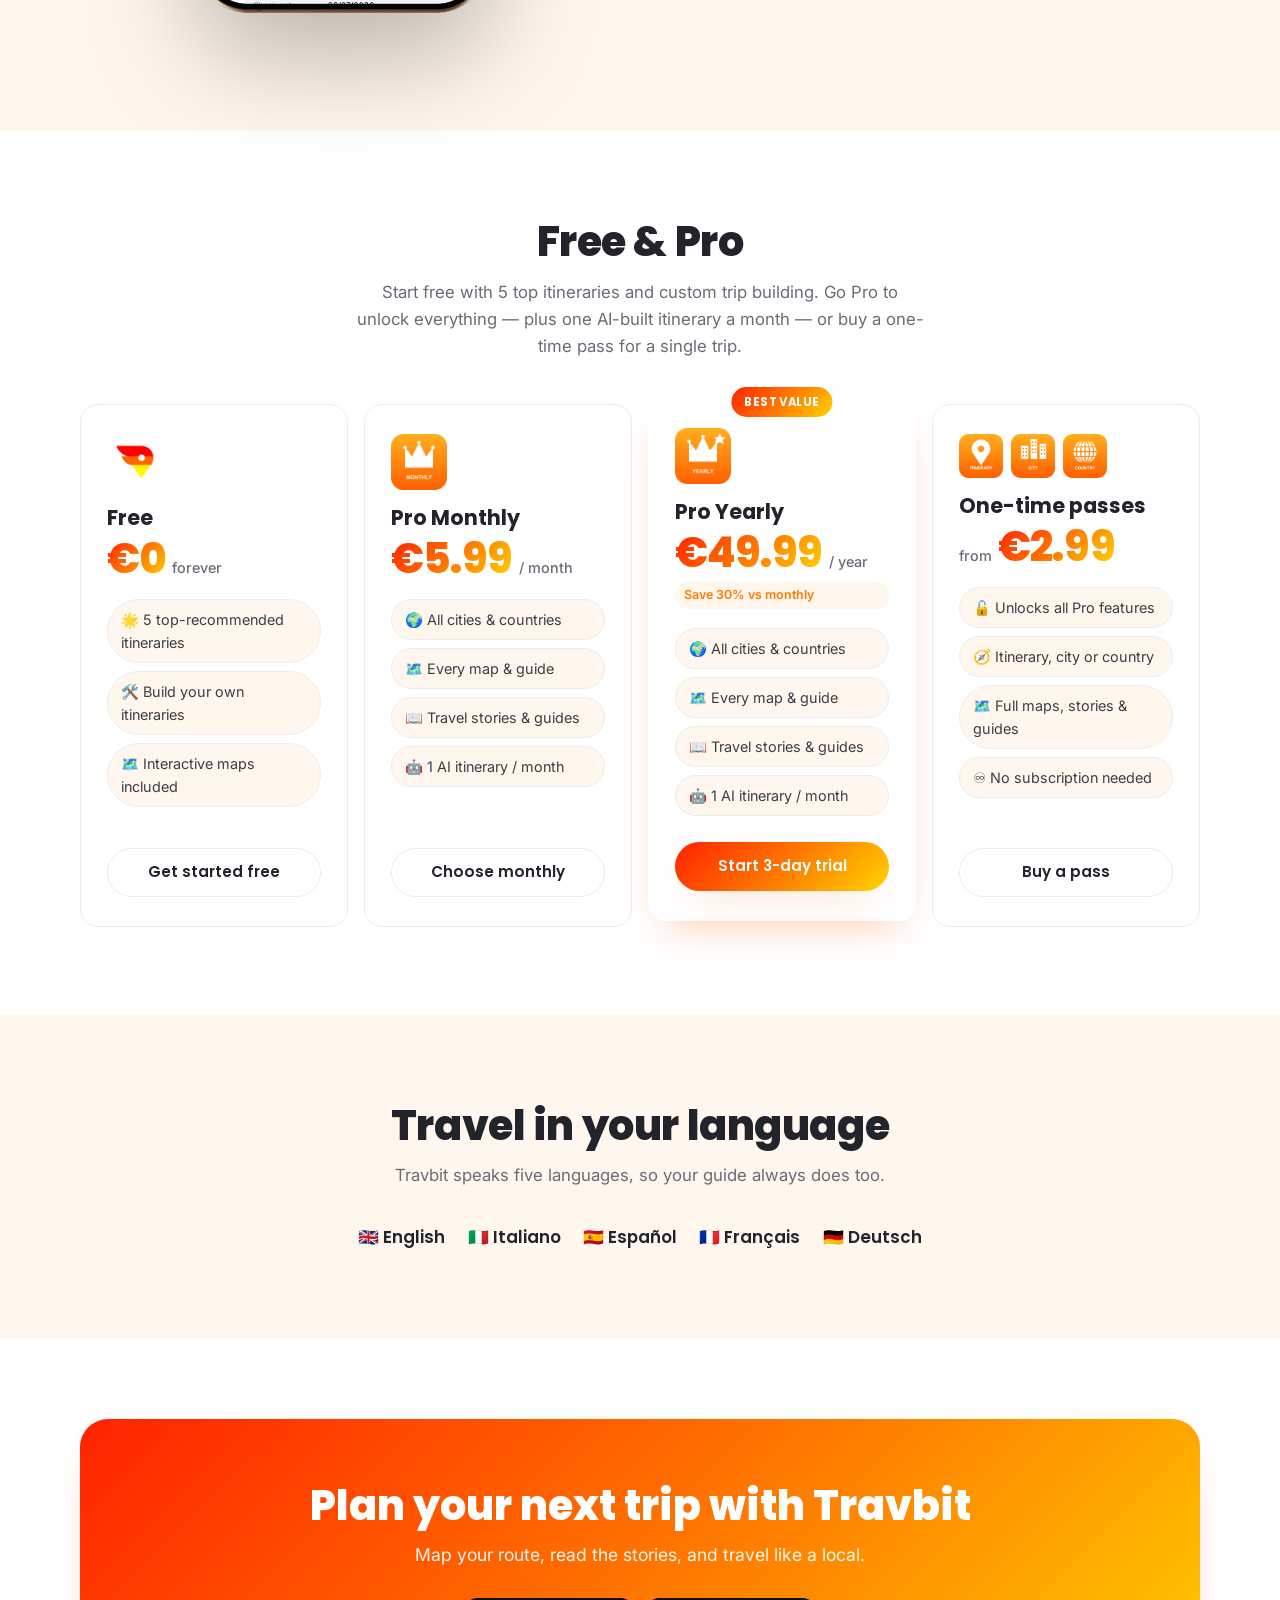
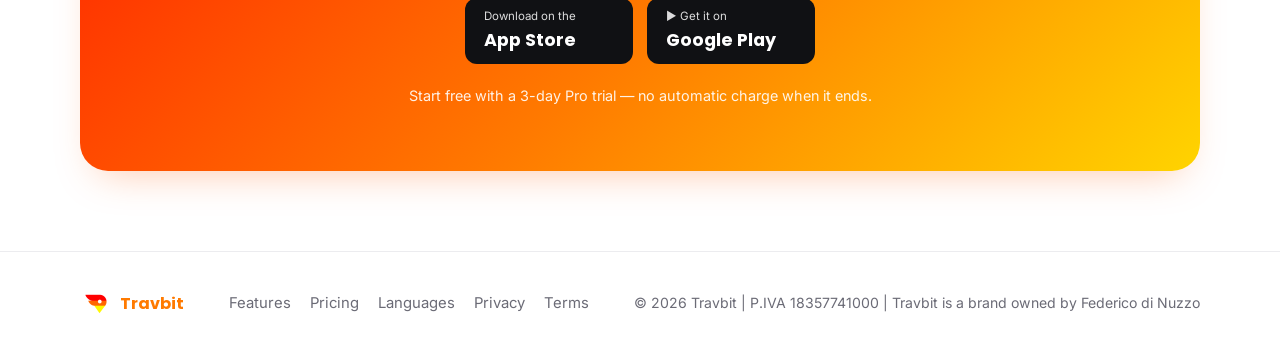
==== commit ab31ffd2: "Add Free plan, AI itinerary perk, and clarify one-time passes - Add a Free tier (5 top-recommended i" ====
--- a/index.html
+++ b/index.html
@@ -226,11 +226,23 @@
       <div class="container">
         <h2 class="section__title">Free &amp; Pro</h2>
         <p class="section__sub">
-          Start free with a 3-day Pro trial. Unlock everything with Pro — or pay once for
-          the trips you want.
+          Start free with 5 top itineraries and custom trip building. Go Pro to unlock
+          everything — plus one AI-built itinerary a month — or buy a one-time pass for a single trip.
         </p>
 
         <div class="pricing">
+          <article class="plan">
+            <img class="plan__icon" src="assets/img/travbit-icon.png" alt="" width="56" height="56" />
+            <h3>Free</h3>
+            <p class="plan__price"><span class="plan__amount">€0</span><span class="plan__per">forever</span></p>
+            <ul class="plan__feats">
+              <li>🌟 5 top-recommended itineraries</li>
+              <li>🛠️ Build your own itineraries</li>
+              <li>🗺️ Interactive maps included</li>
+            </ul>
+            <a href="#download" class="btn btn--ghost plan__cta">Get started free</a>
+          </article>
+
           <article class="plan">
             <img class="plan__icon" src="assets/img/travbit_pro_monthly.png" alt="" width="56" height="56" />
             <h3>Pro Monthly</h3>
@@ -239,7 +251,7 @@
               <li>🌍 All cities &amp; countries</li>
               <li>🗺️ Every map &amp; guide</li>
               <li>📖 Travel stories &amp; guides</li>
-              <li>✨ New content added regularly</li>
+              <li>🤖 1 AI itinerary / month</li>
             </ul>
             <a href="#download" class="btn btn--ghost plan__cta">Choose monthly</a>
           </article>
@@ -254,7 +266,7 @@
               <li>🌍 All cities &amp; countries</li>
               <li>🗺️ Every map &amp; guide</li>
               <li>📖 Travel stories &amp; guides</li>
-              <li>✨ New content added regularly</li>
+              <li>🤖 1 AI itinerary / month</li>
             </ul>
             <a href="#download" class="btn btn--primary plan__cta">Start 3-day trial</a>
           </article>
@@ -268,10 +280,10 @@
             <h3>One-time passes</h3>
             <p class="plan__price"><span class="plan__per">from</span><span class="plan__amount">€2.99</span></p>
             <ul class="plan__feats">
-              <li>🧭 Itinerary pass</li>
-              <li>🏙️ City pass</li>
-              <li>🗺️ Country pass</li>
-              <li>♾️ No subscription</li>
+              <li>🔓 Unlocks all Pro features</li>
+              <li>🧭 Itinerary, city or country</li>
+              <li>🗺️ Full maps, stories &amp; guides</li>
+              <li>♾️ No subscription needed</li>
             </ul>
             <a href="#download" class="btn btn--ghost plan__cta">Buy a pass</a>
           </article>
--- a/styles.css
+++ b/styles.css
@@ -202,7 +202,7 @@
 /* ---------- Pricing ---------- */
 .pricing {
   margin-top: 2.8rem;
-  display: grid; grid-template-columns: repeat(3, 1fr); gap: 1.25rem; align-items: stretch;
+  display: grid; grid-template-columns: repeat(4, 1fr); gap: 1rem; align-items: stretch;
 }
 .plan {
   position: relative; display: flex; flex-direction: column;
@@ -305,6 +305,11 @@
 .legal-toc a:hover { color: var(--orange); }
 
 /* ---------- Responsive ---------- */
+@media (max-width: 1024px) {
+  .pricing { grid-template-columns: repeat(2, 1fr); max-width: 680px; margin-inline: auto; }
+  .plan--featured { transform: none; }
+}
+
 @media (max-width: 900px) {
   .nav__links { display: none; }
   .hero__grid { grid-template-columns: 1fr; text-align: center; }
@@ -315,12 +320,11 @@
   .builder { grid-template-columns: 1fr; }
   .builder__lead { max-width: none; }
   .builder--reverse .builder__art { order: 0; } /* heading first when stacked */
-  .pricing { grid-template-columns: 1fr; max-width: 460px; margin-inline: auto; }
-  .plan--featured { transform: none; }
 }
 
 @media (max-width: 560px) {
   .cards { grid-template-columns: 1fr; }
+  .pricing { grid-template-columns: 1fr; max-width: 360px; }
   .nav__cta { display: none; }
   .footer__grid { flex-direction: column; text-align: center; }
   .footer__links { margin-inline: 0; }
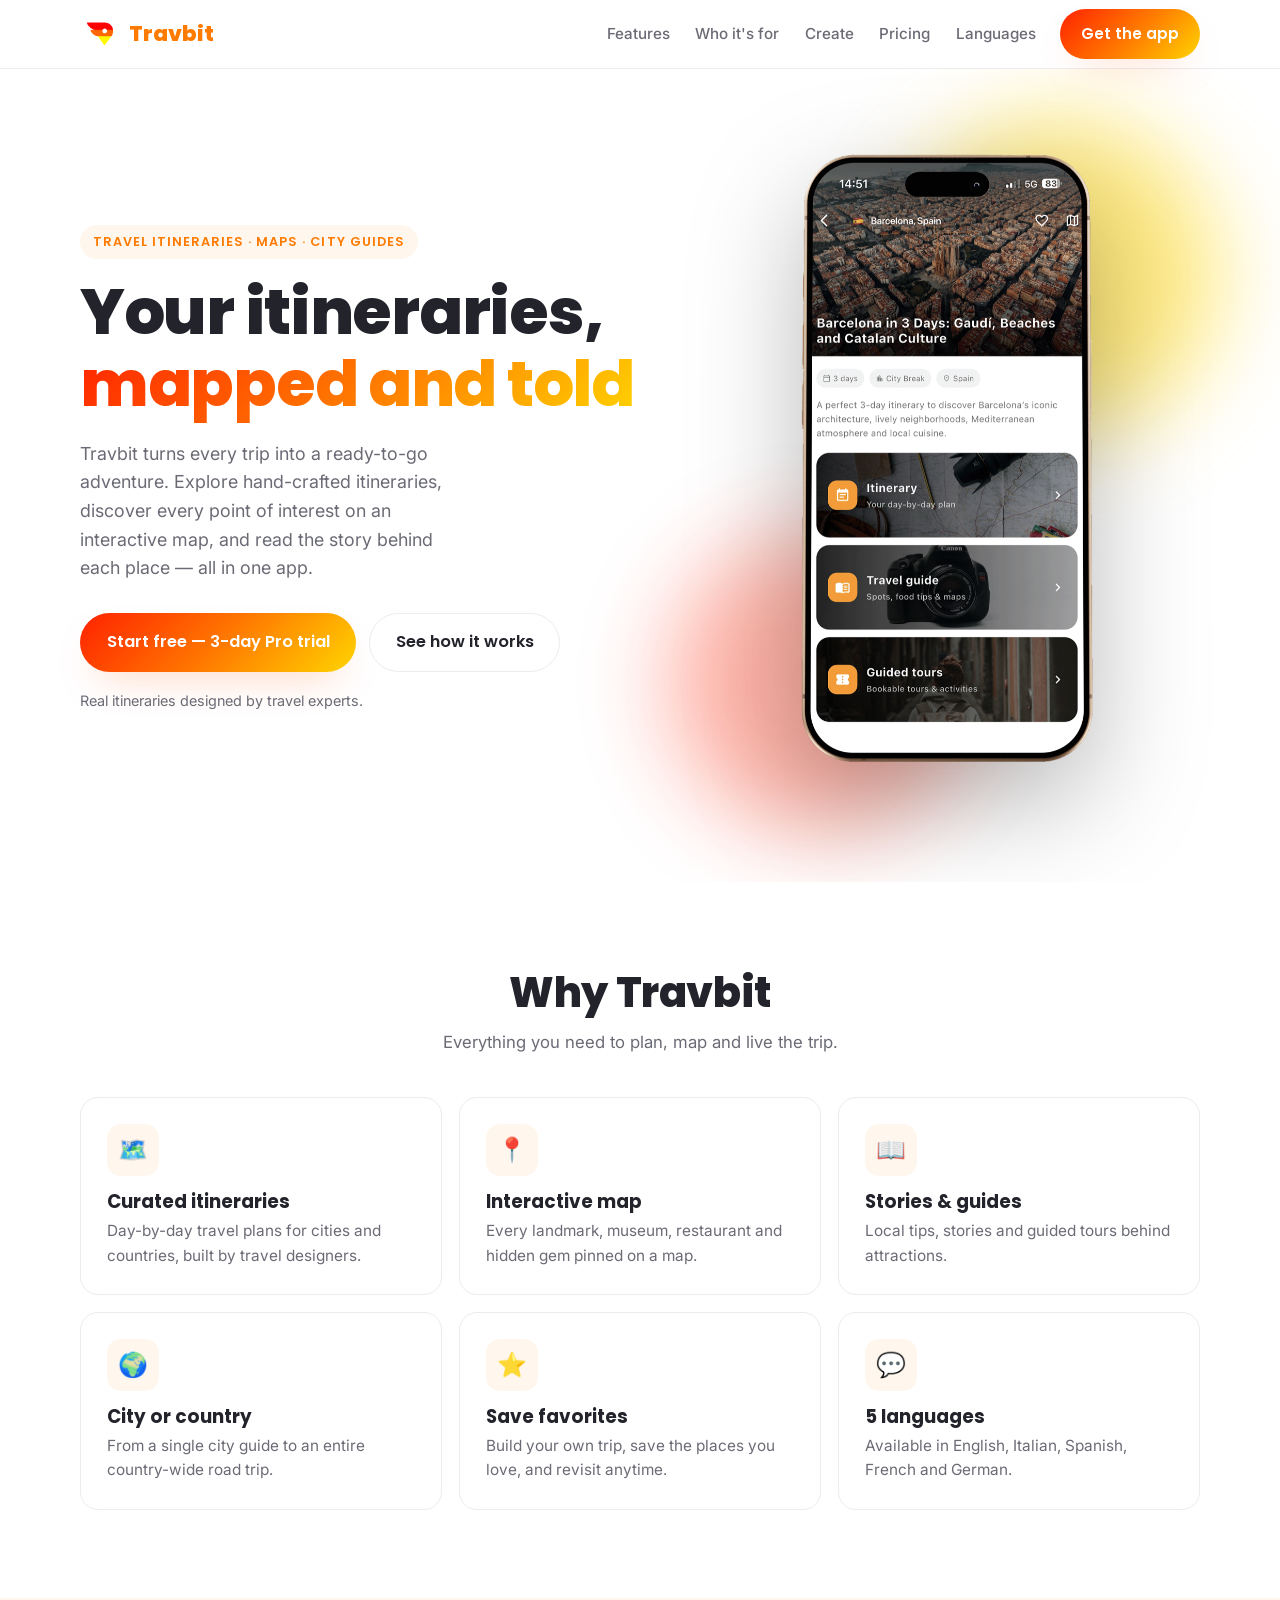
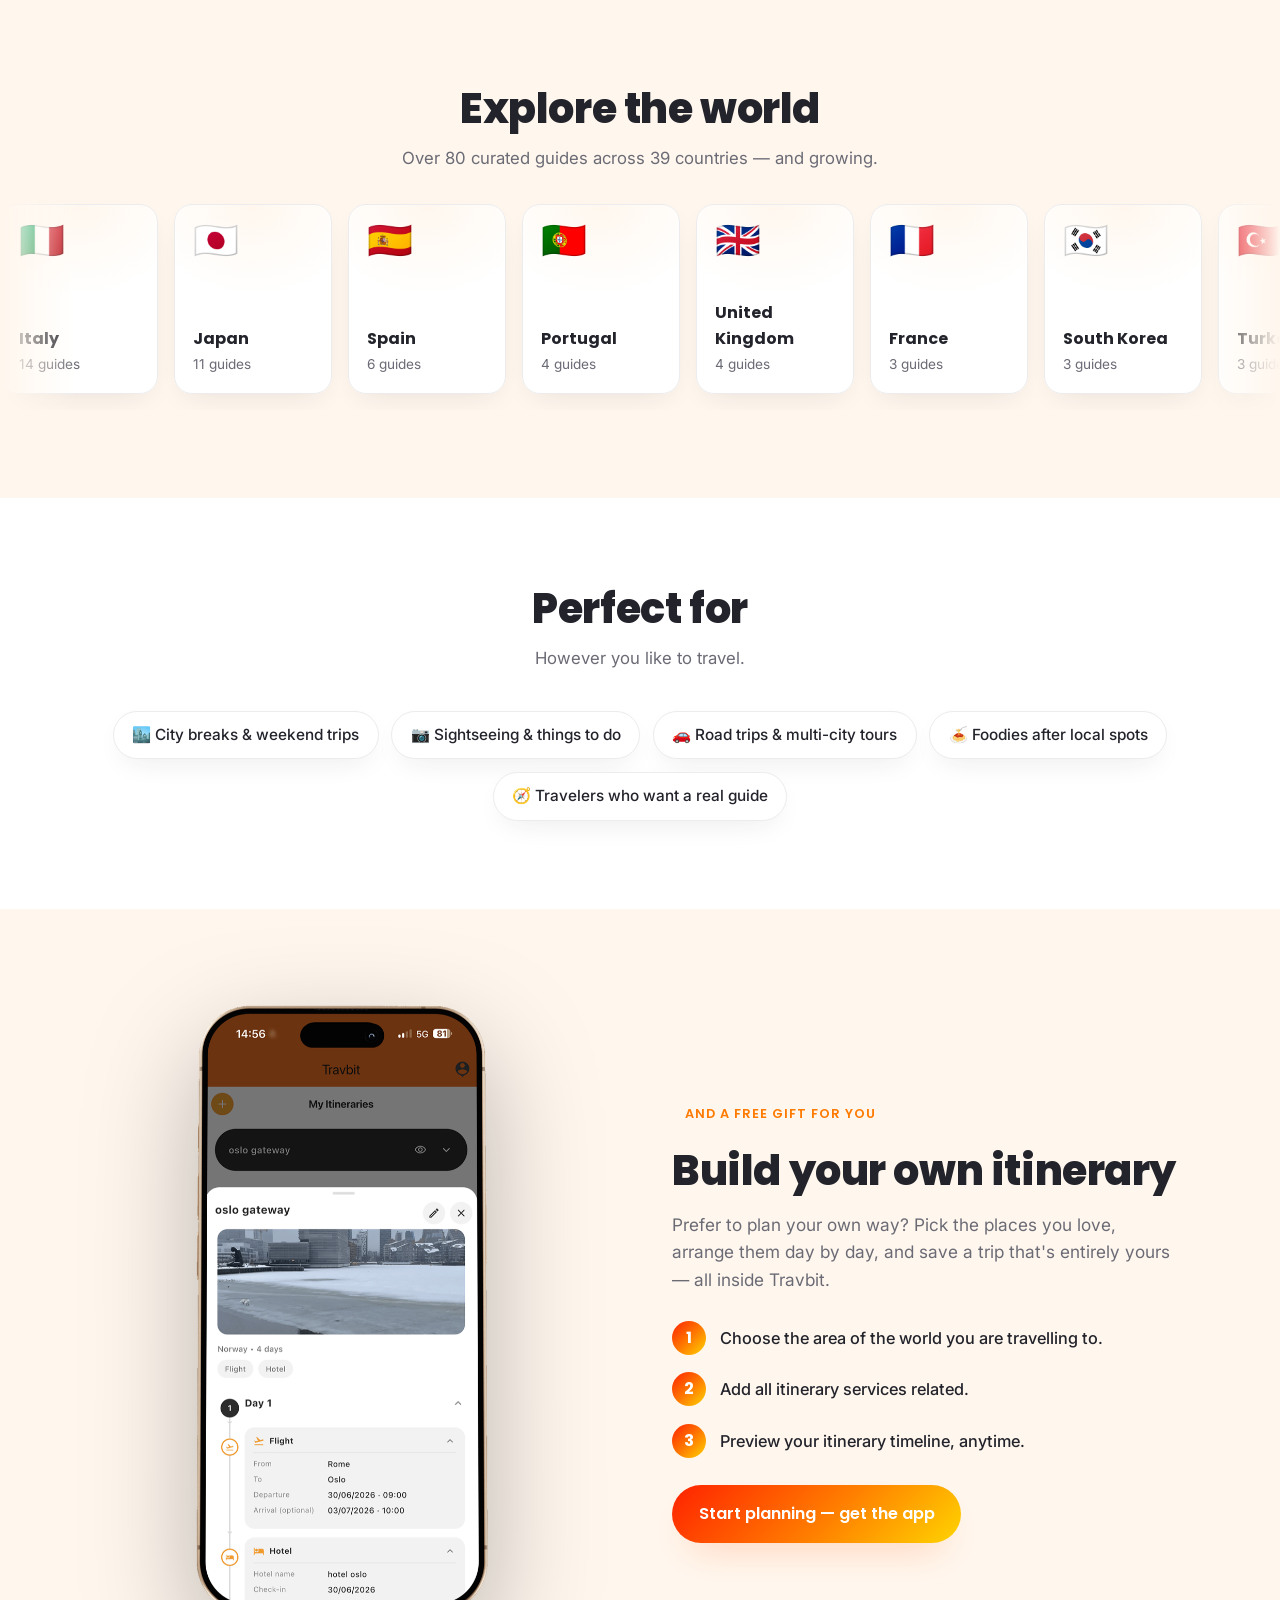
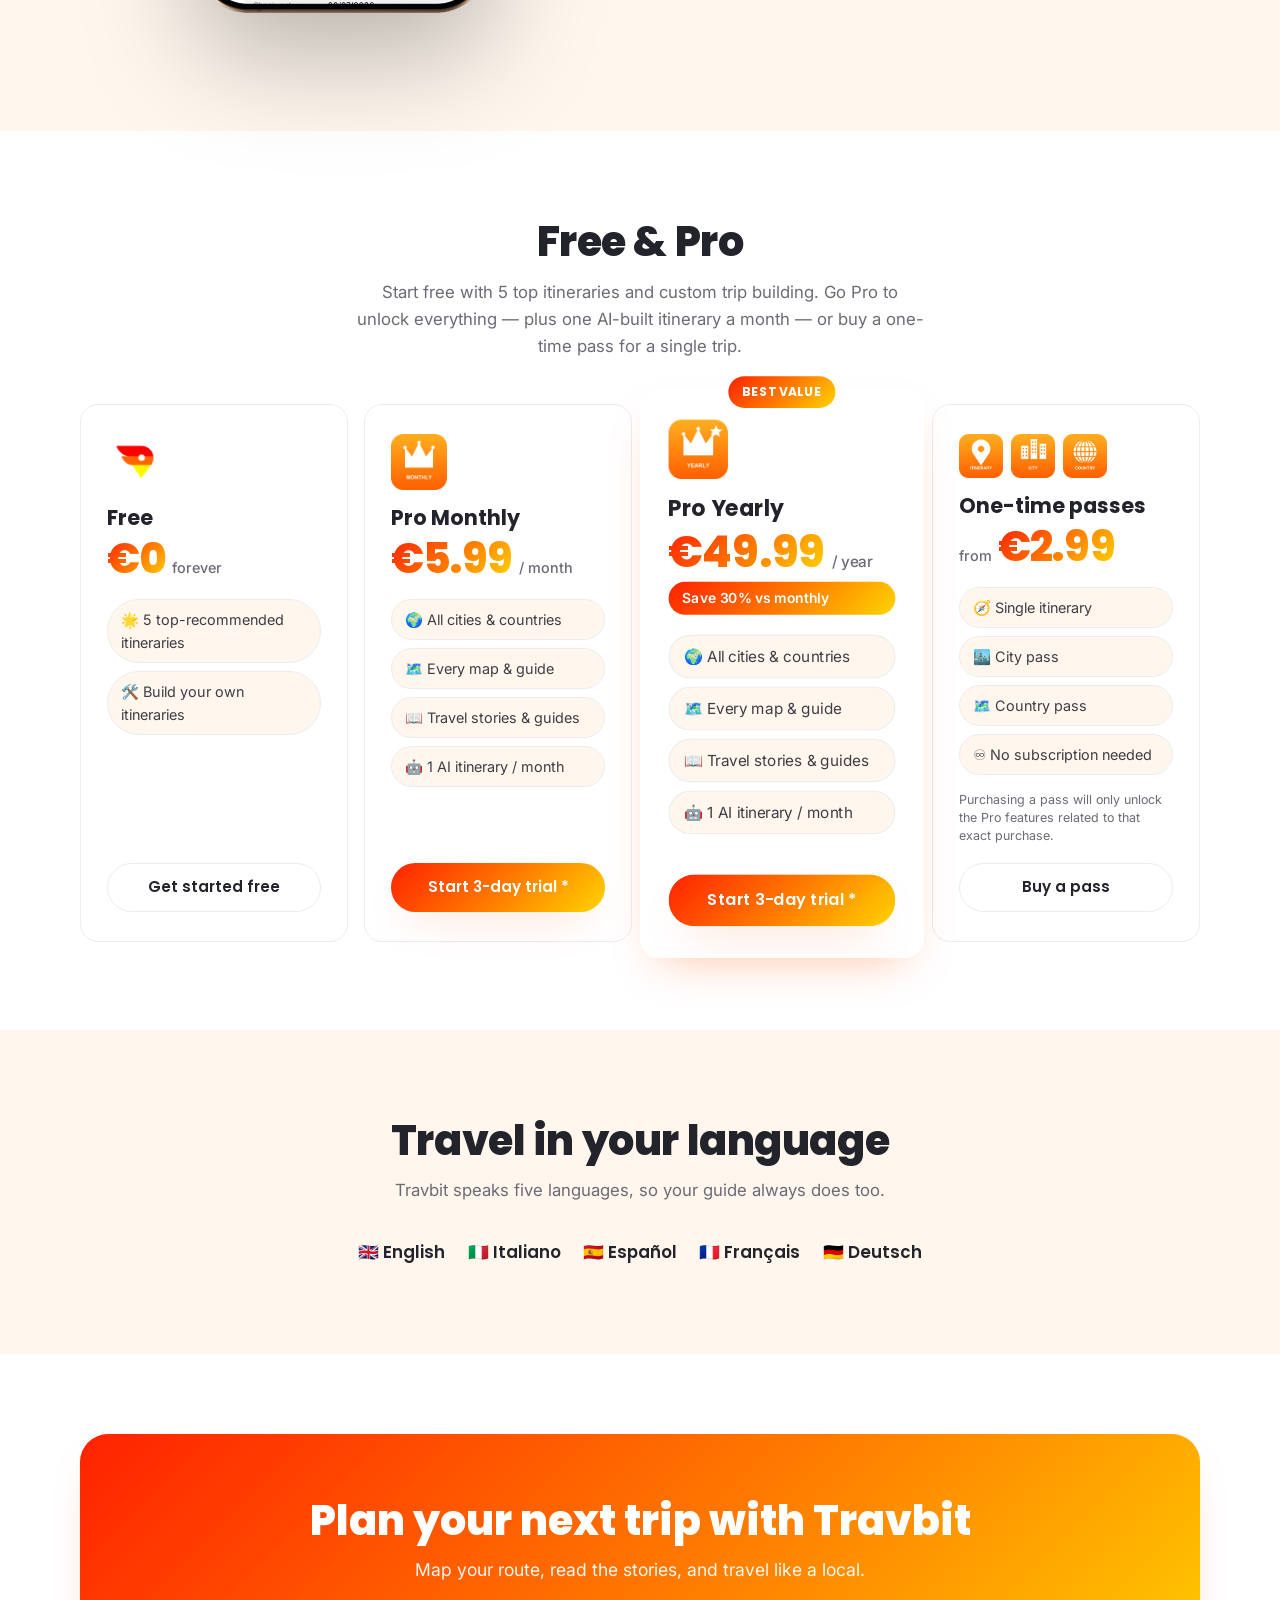
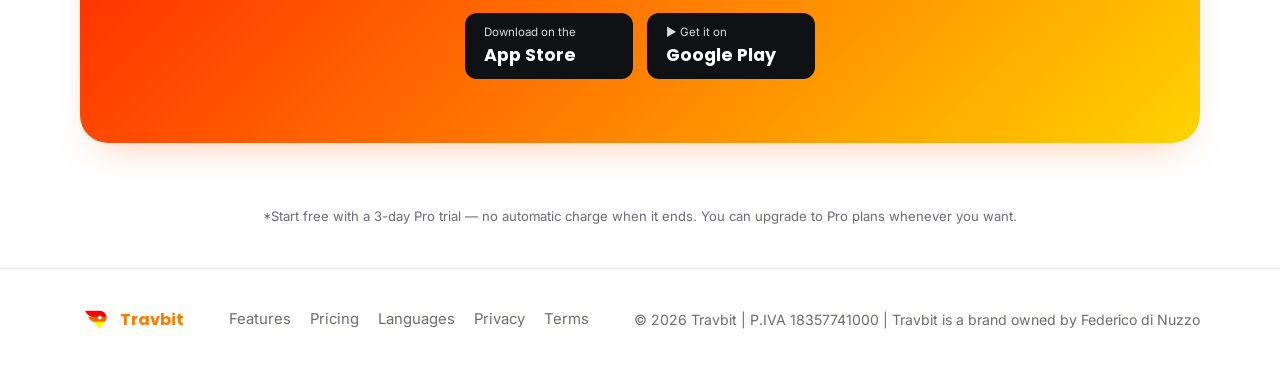
==== commit e62fce5b: "Polish pricing UX: passes clarity, featured emphasis, mobile slideshow, marquee, unified CTAs - One-" ====
--- a/index.html
+++ b/index.html
@@ -124,7 +124,8 @@
         <h2 class="section__title">Explore the world</h2>
         <p class="section__sub">Over 80 curated guides across 39 countries — and growing.</p>
       </div>
-      <div class="countries" role="list" aria-label="Available countries">
+      <div class="countries" aria-label="Available countries">
+        <div class="countries__track" role="list">
         <a class="country" href="#download" role="listitem"><span class="country__flag">🇮🇹</span><span class="country__name">Italy</span><span class="country__count">14 guides</span></a>
         <a class="country" href="#download" role="listitem"><span class="country__flag">🇯🇵</span><span class="country__name">Japan</span><span class="country__count">11 guides</span></a>
         <a class="country" href="#download" role="listitem"><span class="country__flag">🇪🇸</span><span class="country__name">Spain</span><span class="country__count">6 guides</span></a>
@@ -164,6 +165,7 @@
         <a class="country" href="#download" role="listitem"><span class="country__flag">🇹🇼</span><span class="country__name">Taiwan</span><span class="country__count">1 guide</span></a>
         <a class="country" href="#download" role="listitem"><span class="country__flag">🇹🇭</span><span class="country__name">Thailand</span><span class="country__count">1 guide</span></a>
         <a class="country" href="#download" role="listitem"><span class="country__flag">🇻🇳</span><span class="country__name">Vietnam</span><span class="country__count">1 guide</span></a>
+        </div>
       </div>
     </section>
 
@@ -238,7 +240,6 @@
             <ul class="plan__feats">
               <li>🌟 5 top-recommended itineraries</li>
               <li>🛠️ Build your own itineraries</li>
-              <li>🗺️ Interactive maps included</li>
             </ul>
             <a href="#download" class="btn btn--ghost plan__cta">Get started free</a>
           </article>
@@ -253,7 +254,7 @@
               <li>📖 Travel stories &amp; guides</li>
               <li>🤖 1 AI itinerary / month</li>
             </ul>
-            <a href="#download" class="btn btn--ghost plan__cta">Choose monthly</a>
+            <a href="#download" class="btn btn--primary plan__cta">Start 3-day trial *</a>
           </article>
 
           <article class="plan plan--featured">
@@ -268,7 +269,7 @@
               <li>📖 Travel stories &amp; guides</li>
               <li>🤖 1 AI itinerary / month</li>
             </ul>
-            <a href="#download" class="btn btn--primary plan__cta">Start 3-day trial</a>
+            <a href="#download" class="btn btn--primary plan__cta">Start 3-day trial *</a>
           </article>
 
           <article class="plan">
@@ -280,11 +281,12 @@
             <h3>One-time passes</h3>
             <p class="plan__price"><span class="plan__per">from</span><span class="plan__amount">€2.99</span></p>
             <ul class="plan__feats">
-              <li>🔓 Unlocks all Pro features</li>
-              <li>🧭 Itinerary, city or country</li>
-              <li>🗺️ Full maps, stories &amp; guides</li>
+              <li>🧭 Single itinerary</li>
+              <li>🏙️ City pass</li>
+              <li>🗺️ Country pass</li>
               <li>♾️ No subscription needed</li>
             </ul>
+            <p class="plan__note">Purchasing a pass will only unlock the Pro features related to that exact purchase.</p>
             <a href="#download" class="btn btn--ghost plan__cta">Buy a pass</a>
           </article>
         </div>
@@ -321,9 +323,10 @@
             <span class="store-badge__name">Google Play</span>
           </a>
         </div>
-        <p class="cta__note">Start free with a 3-day Pro trial — no automatic charge when it ends.</p>
-      </div>
-    </section>
+      </div>
+    </section>
+
+    <p class="trial-note container">*Start free with a 3-day Pro trial — no automatic charge when it ends. You can upgrade to Pro plans whenever you want.</p>
   </main>
 
   <!-- ===================== FOOTER ===================== -->
@@ -346,6 +349,9 @@
 
   <script>
     document.getElementById('year').textContent = new Date().getFullYear();
+    // Duplicate country cards so the marquee loops seamlessly
+    var _track = document.querySelector('.countries__track');
+    if (_track) _track.insertAdjacentHTML('beforeend', _track.innerHTML);
   </script>
 </body>
 </html>
--- a/styles.css
+++ b/styles.css
@@ -177,15 +177,18 @@
 }
 
 /* ---------- Explore the world (countries) ---------- */
-.countries {
-  display: flex; gap: 1rem; overflow-x: auto; scroll-snap-type: x mandatory;
-  padding: 2rem max(1.25rem, calc((100% - var(--maxw)) / 2)) 1rem;
-  scrollbar-width: thin;
-}
-.countries::-webkit-scrollbar { height: 8px; }
-.countries::-webkit-scrollbar-thumb { background: #ecdfce; border-radius: 999px; }
+.countries { overflow: hidden; padding: 2rem 0 1rem; -webkit-mask-image: linear-gradient(90deg, transparent, #000 6%, #000 94%, transparent); mask-image: linear-gradient(90deg, transparent, #000 6%, #000 94%, transparent); }
+.countries__track {
+  display: flex; gap: 1rem; width: max-content;
+  animation: countries-marquee 70s linear infinite;
+}
+.countries:hover .countries__track { animation-play-state: paused; }
+@keyframes countries-marquee {
+  from { transform: translateX(0); }
+  to { transform: translateX(-50%); }
+}
 .country {
-  scroll-snap-align: start; flex: none; width: 158px; height: 190px;
+  flex: none; width: 158px; height: 190px;
   display: flex; flex-direction: column; justify-content: flex-end; gap: .15rem;
   padding: 1.1rem; border-radius: var(--radius); color: var(--ink); text-decoration: none;
   background: radial-gradient(115% 78% at 50% 0%, var(--tint) 0%, #ffffff 62%);
@@ -209,7 +212,8 @@
   background: #fff; border: 1px solid var(--line); border-radius: var(--radius);
   padding: 1.8rem 1.6rem;
 }
-.plan--featured { border-color: transparent; box-shadow: var(--shadow); transform: translateY(-6px); }
+.plan--featured { border-color: transparent; box-shadow: var(--shadow); transform: scale(1.06); z-index: 2; }
+.plan--featured .plan__save { background: var(--grad); color: #fff; font-size: .82rem; padding: .3rem .8rem; }
 .plan__badge {
   position: absolute; top: -12px; left: 50%; transform: translateX(-50%);
   background: var(--grad); color: #fff; font-family: var(--font-head); font-weight: 700;
@@ -232,6 +236,7 @@
   background: var(--tint); border: 1px solid var(--line); border-radius: 999px;
   padding: .5rem .85rem; font-size: .9rem; color: #3c3d45;
 }
+.plan__note { margin: -.6rem 0 1.1rem; font-size: .78rem; line-height: 1.45; color: var(--muted); }
 .plan__cta { margin-top: auto; width: 100%; }
 
 /* ---------- Languages ---------- */
@@ -257,6 +262,9 @@
 .store-badge__pre { font-size: .72rem; opacity: .85; }
 .store-badge__name { font-family: var(--font-head); font-weight: 700; font-size: 1.1rem; }
 .cta__note { margin-top: 1.3rem; font-size: .9rem; opacity: .9; }
+
+/* trial footnote below the last section */
+.trial-note { margin-top: -1rem; padding-bottom: 2.6rem; text-align: center; font-size: .82rem; line-height: 1.5; color: var(--muted); }
 
 /* ---------- Footer ---------- */
 .footer { border-top: 1px solid var(--line); padding: 2.2rem 0; }
@@ -324,7 +332,16 @@
 
 @media (max-width: 560px) {
   .cards { grid-template-columns: 1fr; }
-  .pricing { grid-template-columns: 1fr; max-width: 360px; }
+  /* pricing becomes a peeking slideshow */
+  .pricing {
+    display: flex; grid-template-columns: none; max-width: none;
+    overflow-x: auto; scroll-snap-type: x mandatory;
+    gap: .9rem; margin-inline: -1.25rem; padding: 1rem 1.25rem;
+    scroll-padding-inline: 1.25rem; -webkit-overflow-scrolling: touch;
+  }
+  .pricing::-webkit-scrollbar { display: none; }
+  .pricing { scrollbar-width: none; }
+  .pricing .plan { flex: 0 0 80%; scroll-snap-align: center; }
   .nav__cta { display: none; }
   .footer__grid { flex-direction: column; text-align: center; }
   .footer__links { margin-inline: 0; }
@@ -332,4 +349,6 @@
 
 @media (prefers-reduced-motion: reduce) {
   * { scroll-behavior: auto; transition: none !important; }
-}
+  .countries__track { animation: none; }
+  .countries { overflow-x: auto; }
+}
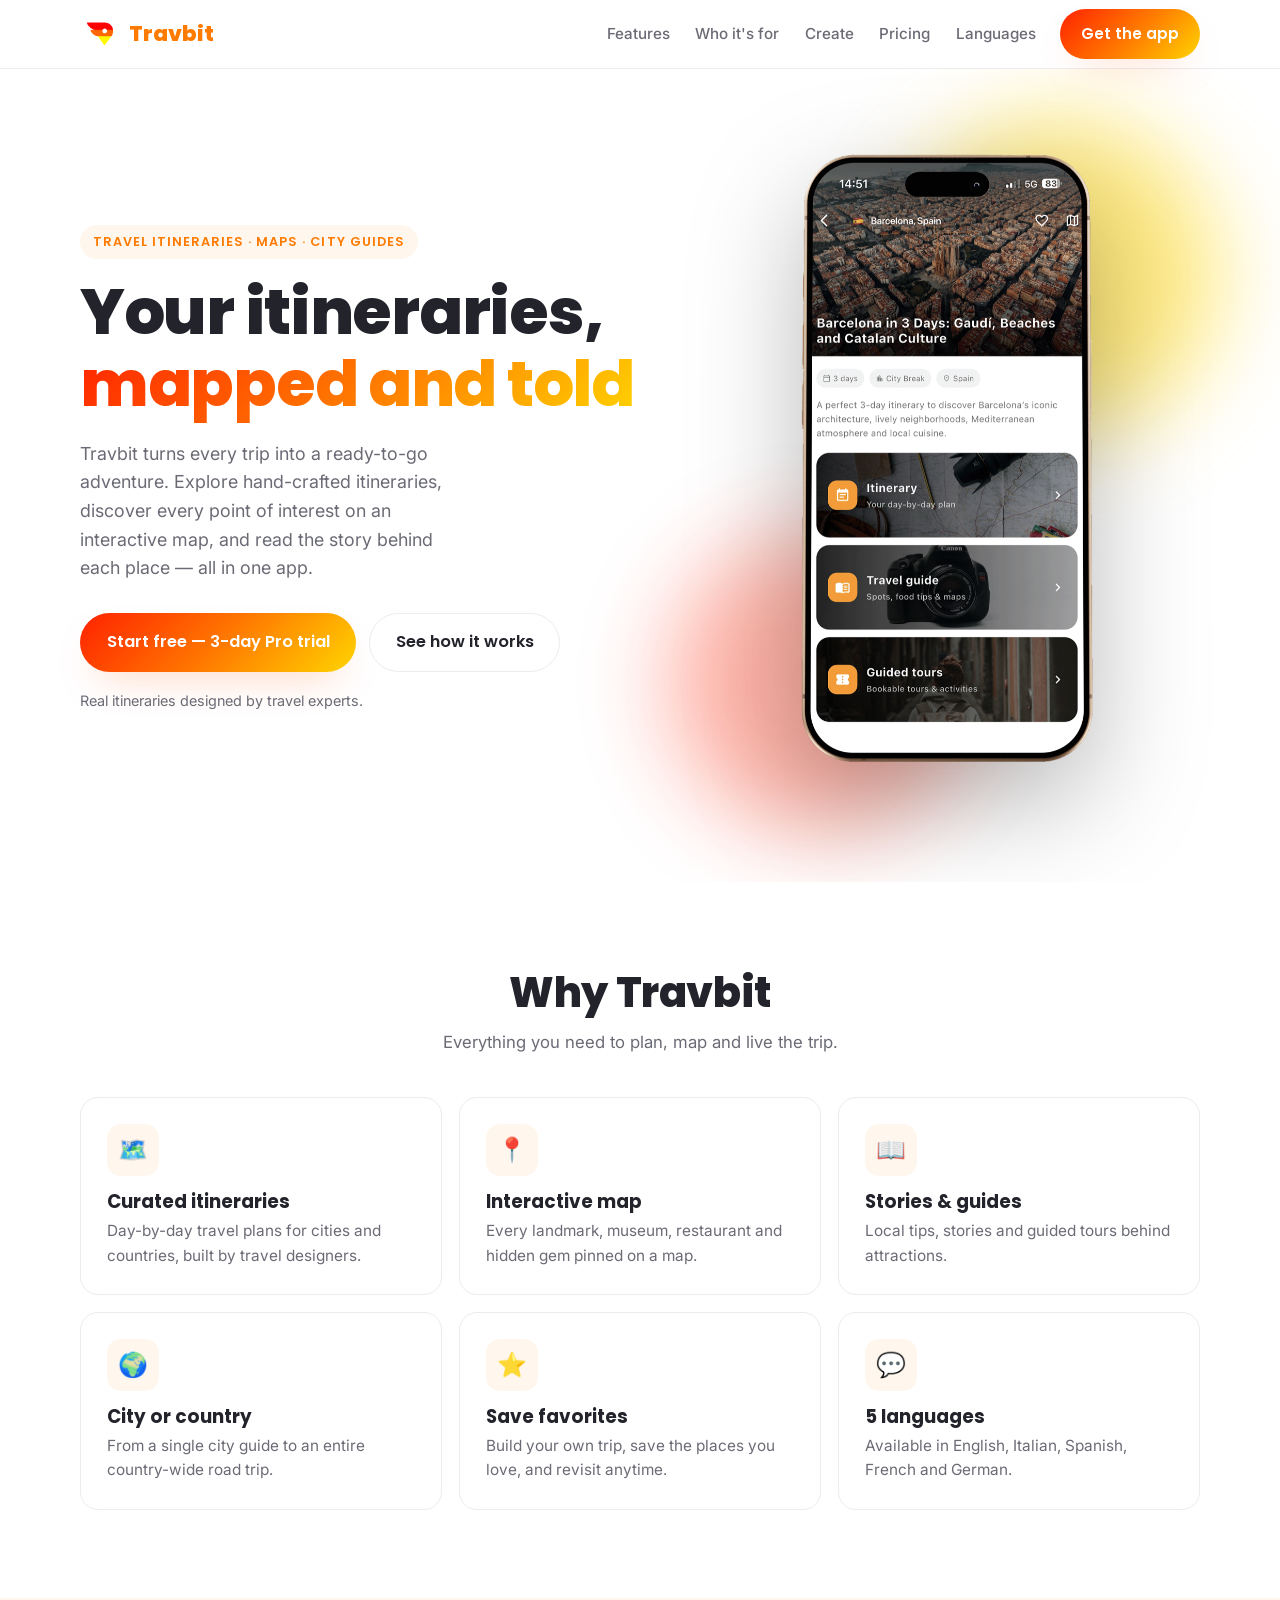
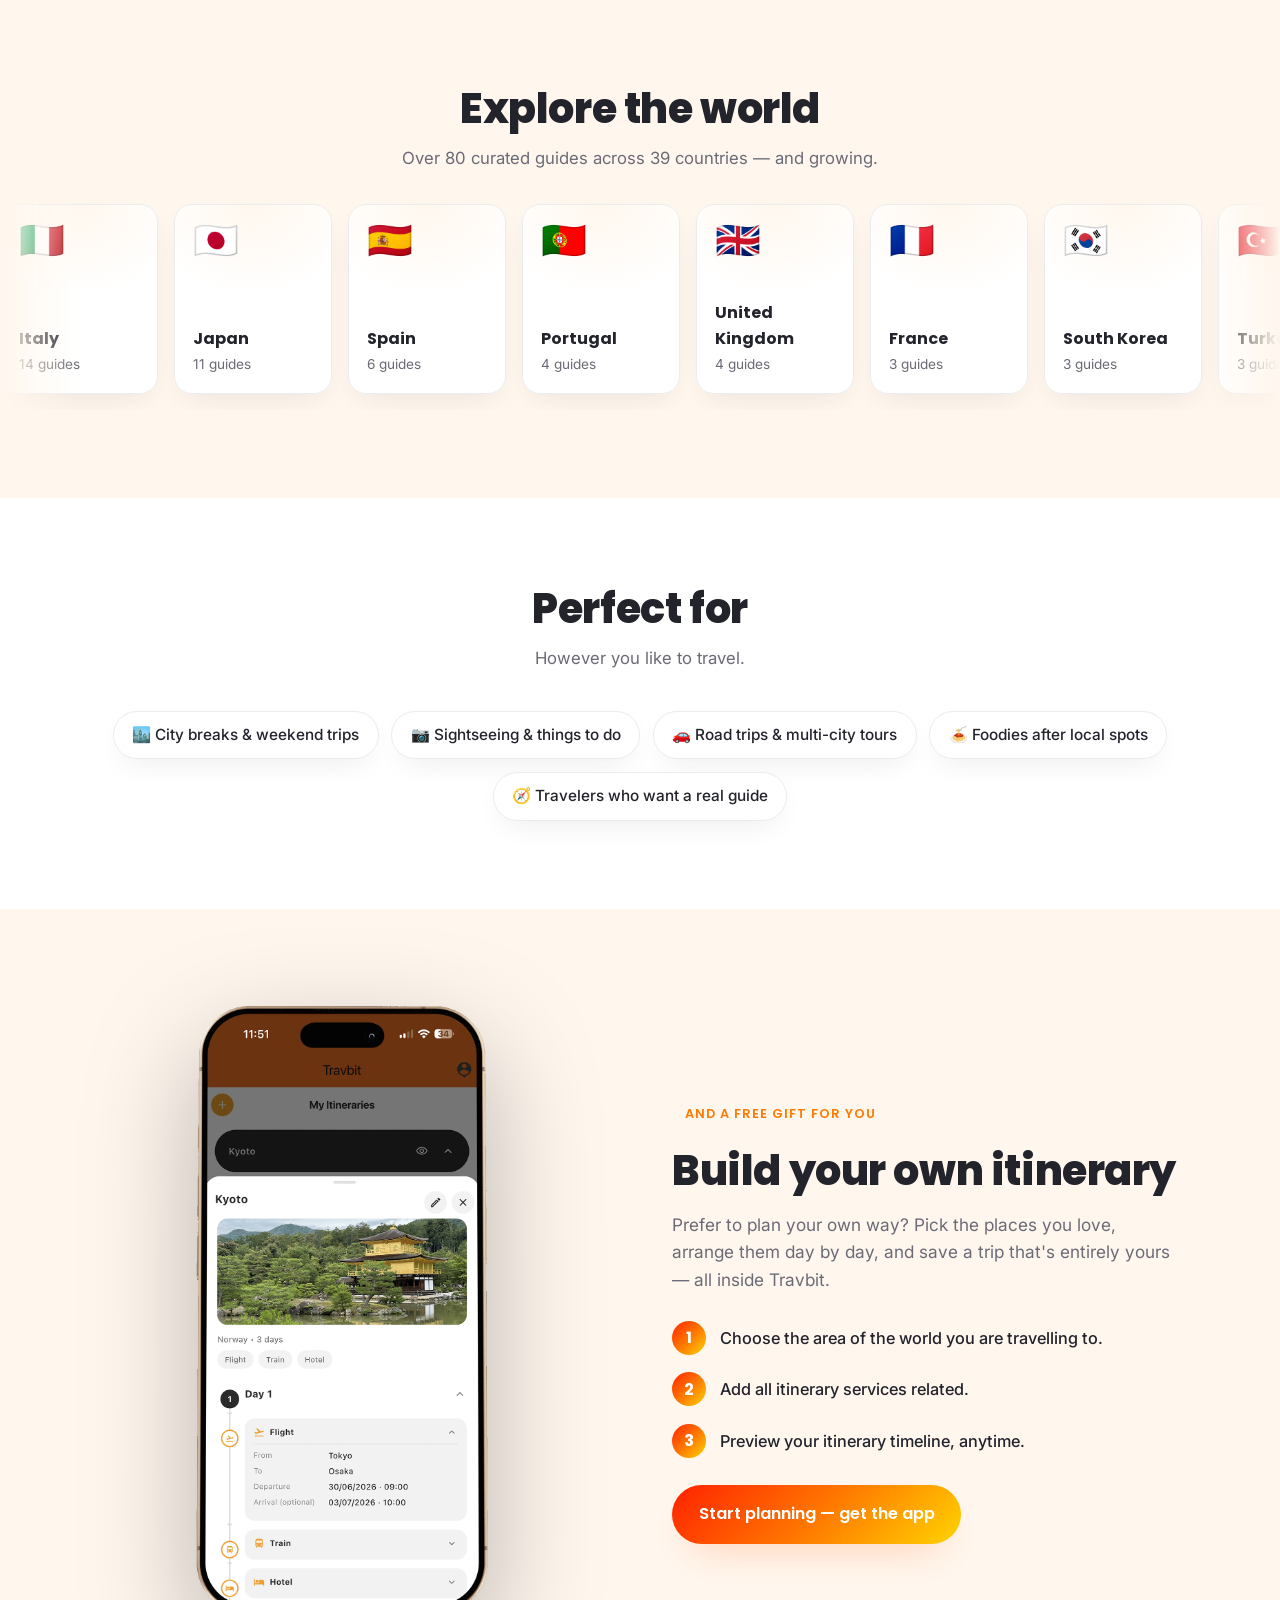
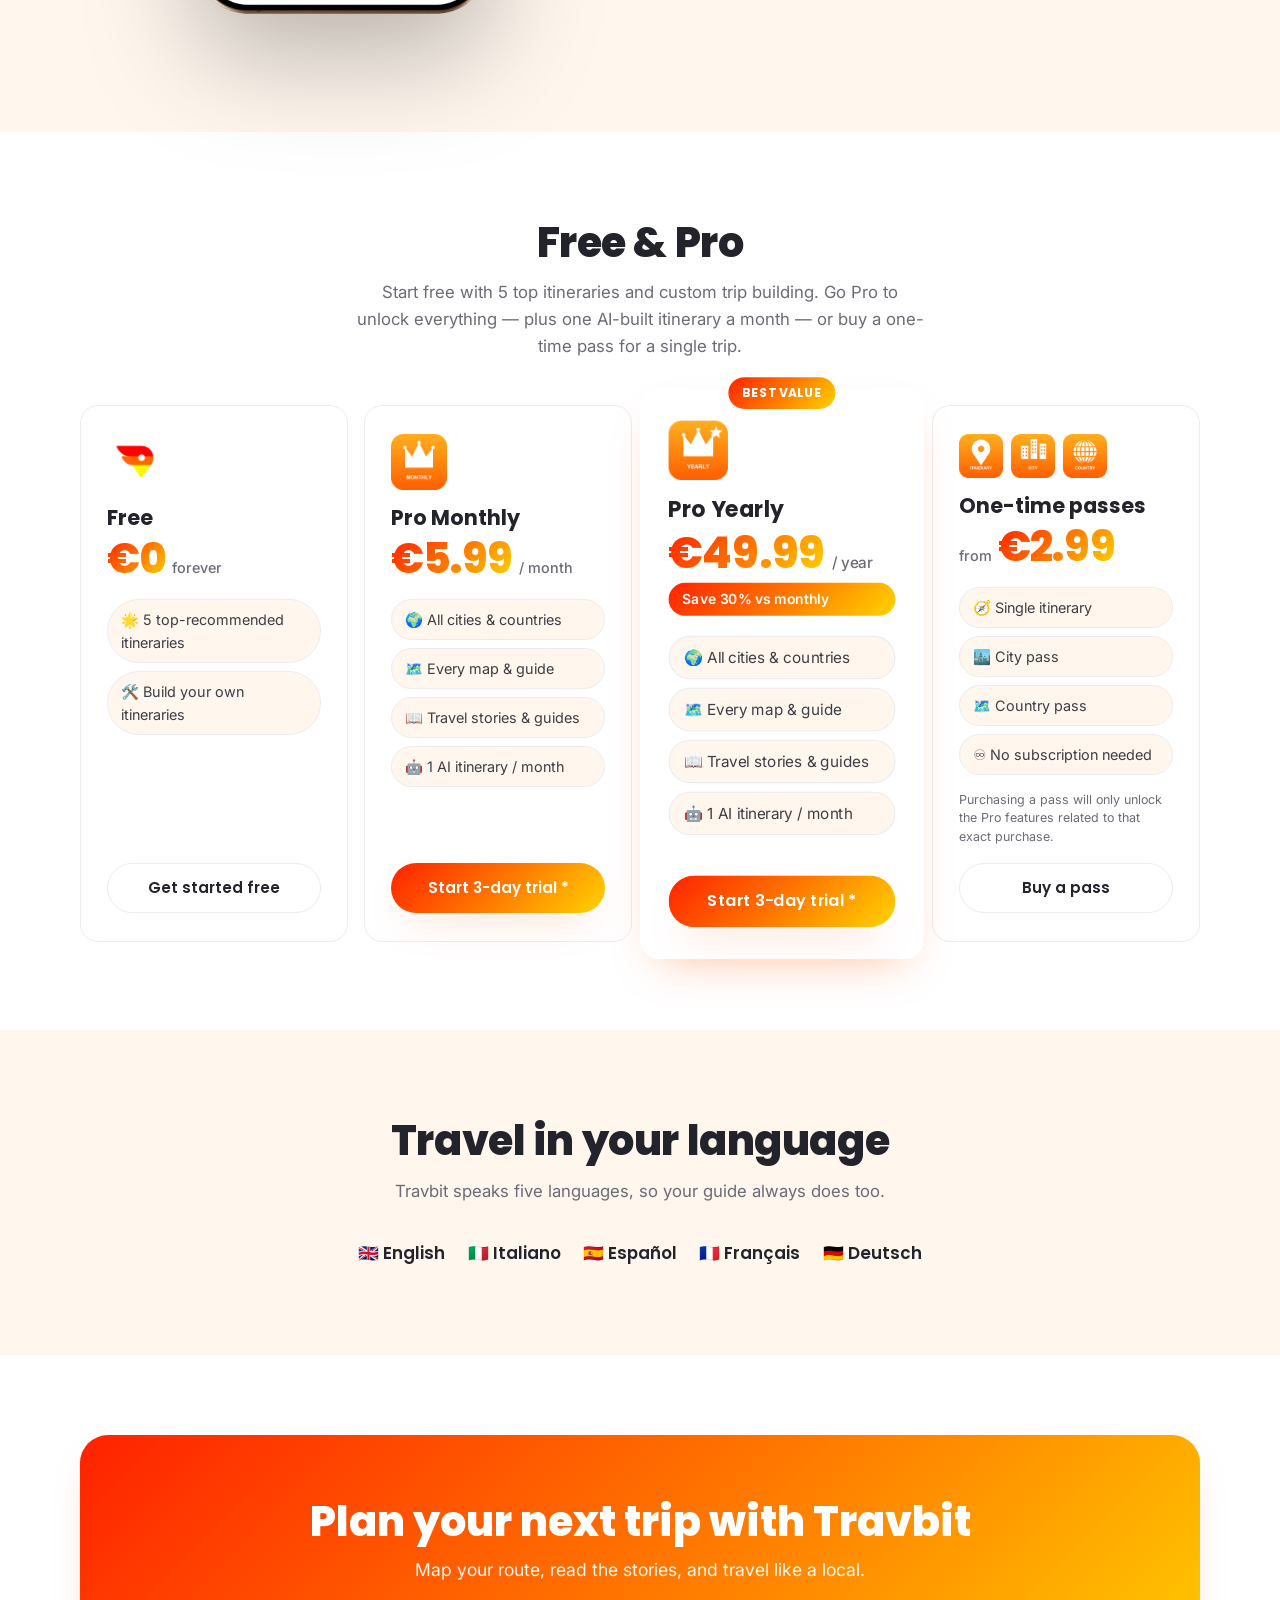
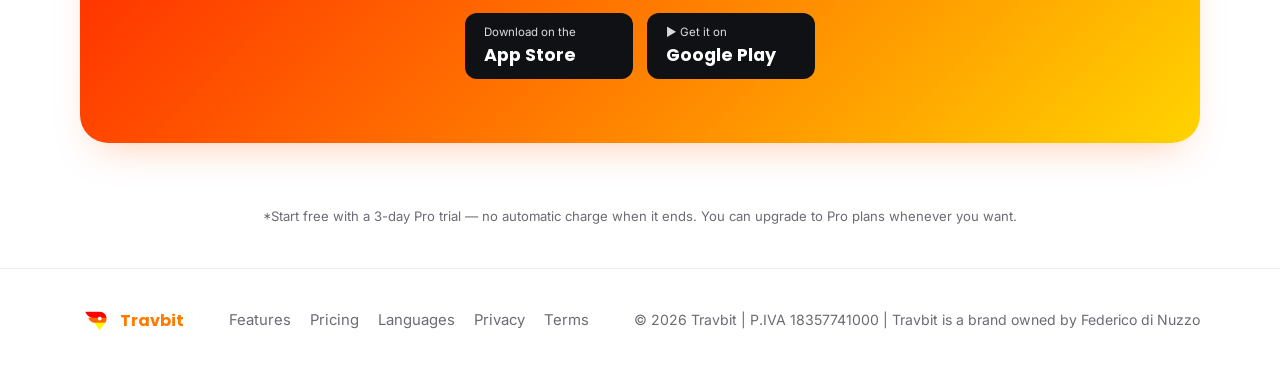
==== commit 6a652616: "Swap Build-your-own mockup for new Kyoto itinerary screenshot Co-Authored-By: Claude Opus 4.8 <norep" ====
--- a/index.html
+++ b/index.html
@@ -213,10 +213,10 @@
 
         <div class="builder__art">
           <img
-            src="assets/img/app-builder.png"
-            alt="Travbit app showing a custom 'oslo gateway' itinerary — Norway, 4 days, with flights, hotel and a day-by-day timeline"
+            src="assets/img/app-builder-2.png"
+            alt="Travbit app showing a custom Kyoto itinerary with Flight, Train and Hotel, and an expandable day-by-day timeline"
             class="builder__shot"
-            width="620" height="1252"
+            width="928" height="1875"
             loading="lazy"
           />
         </div>
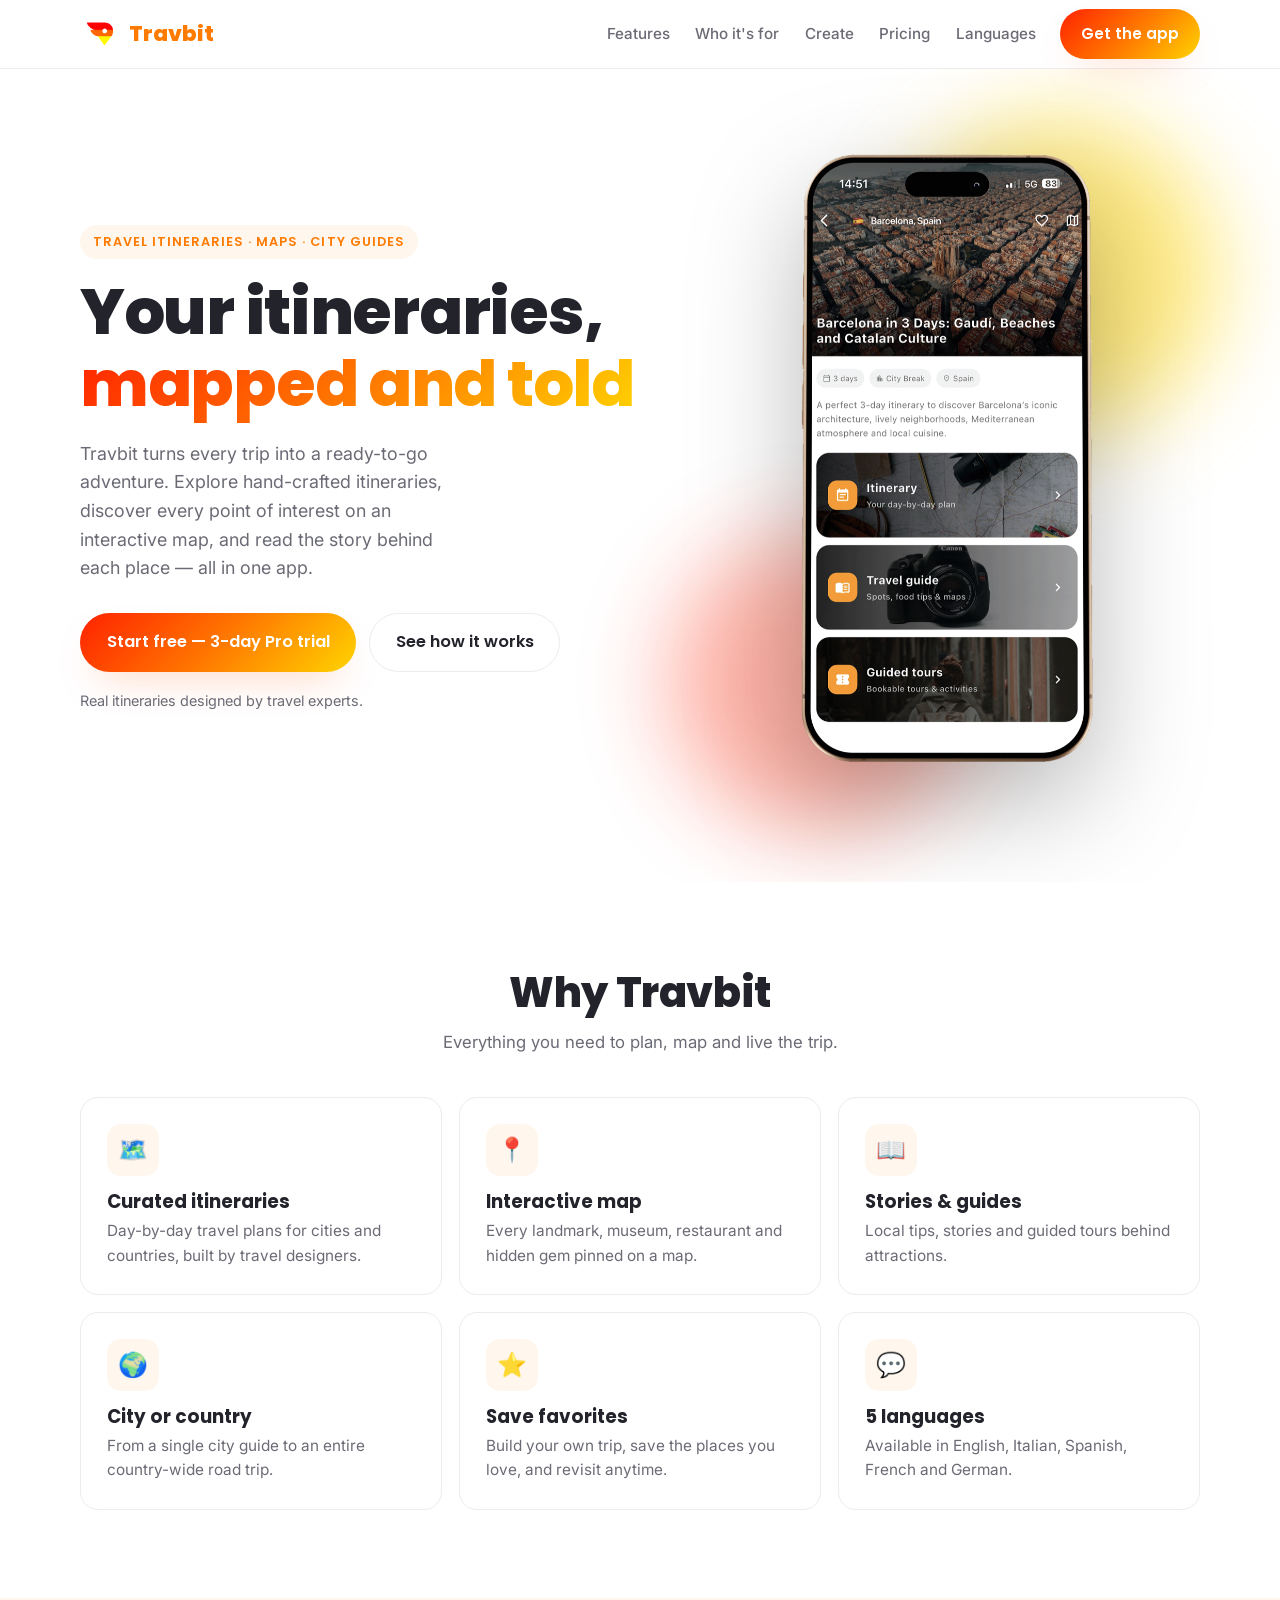
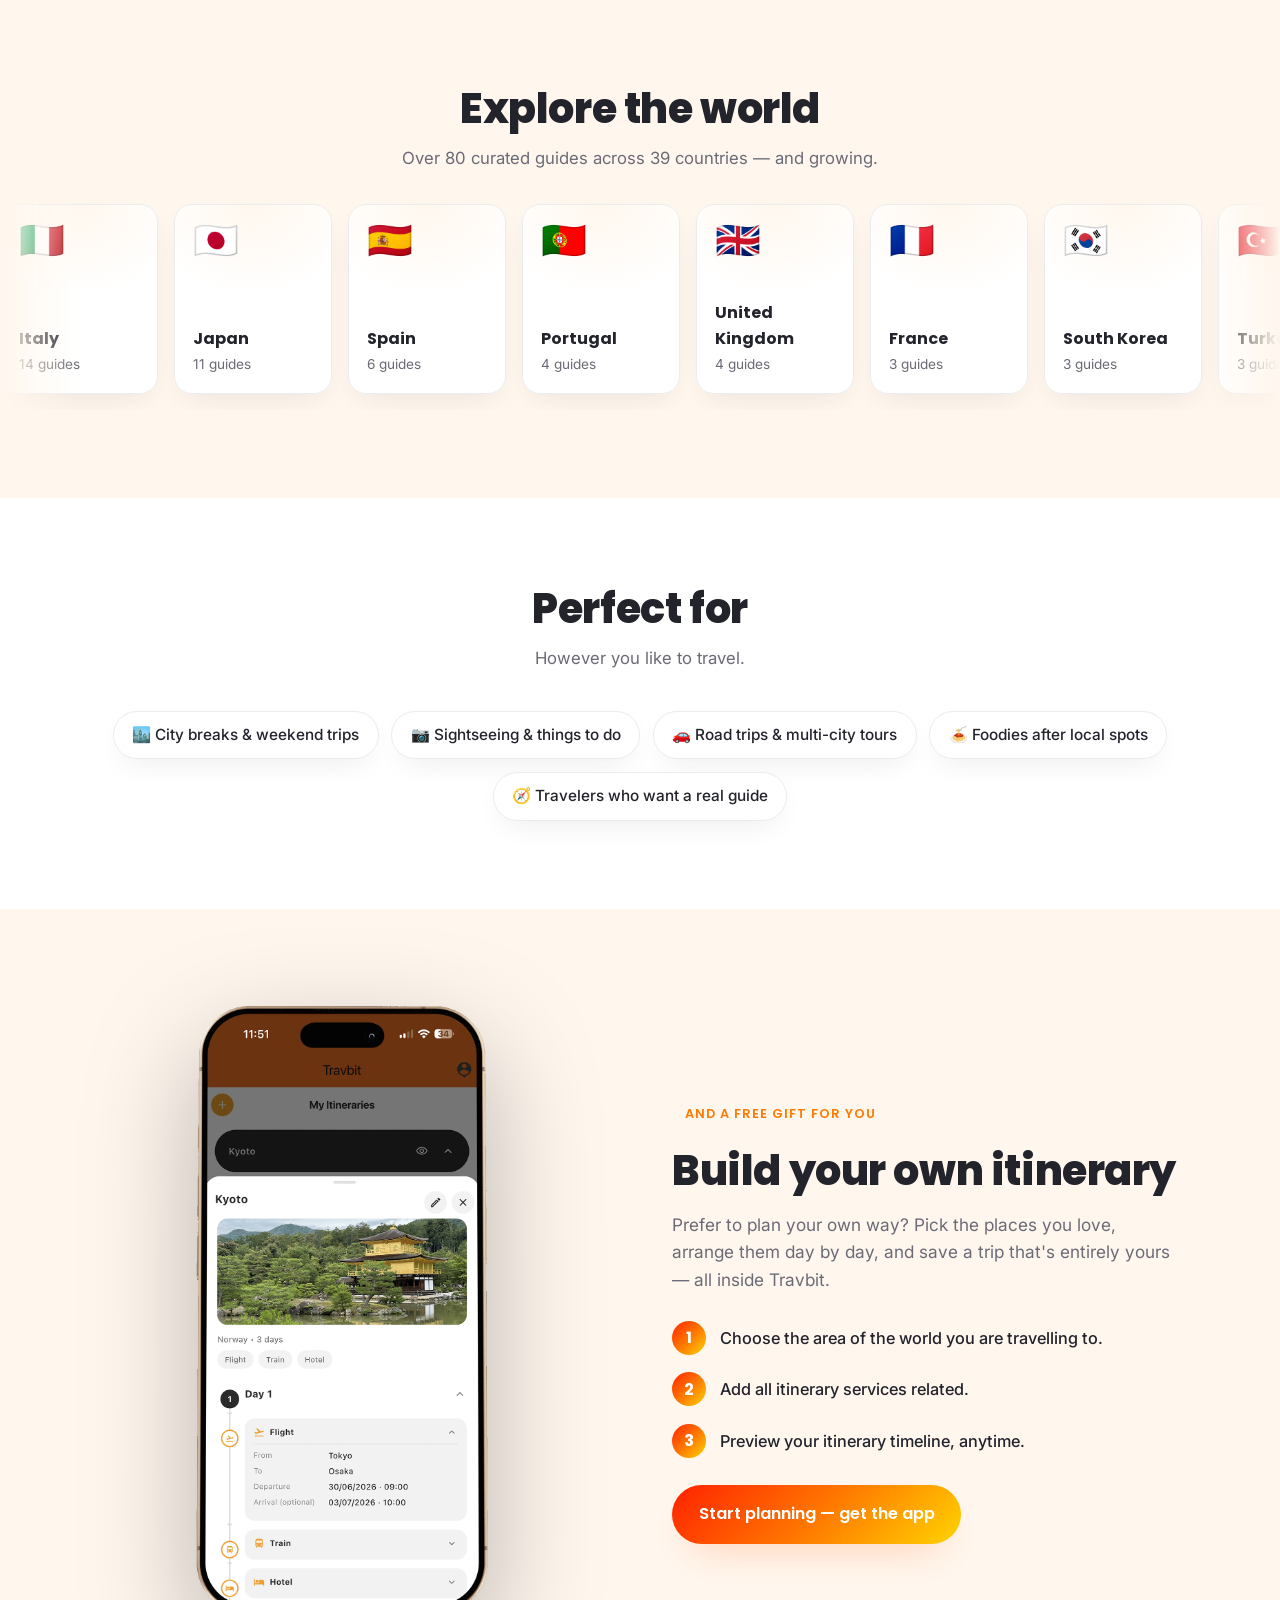
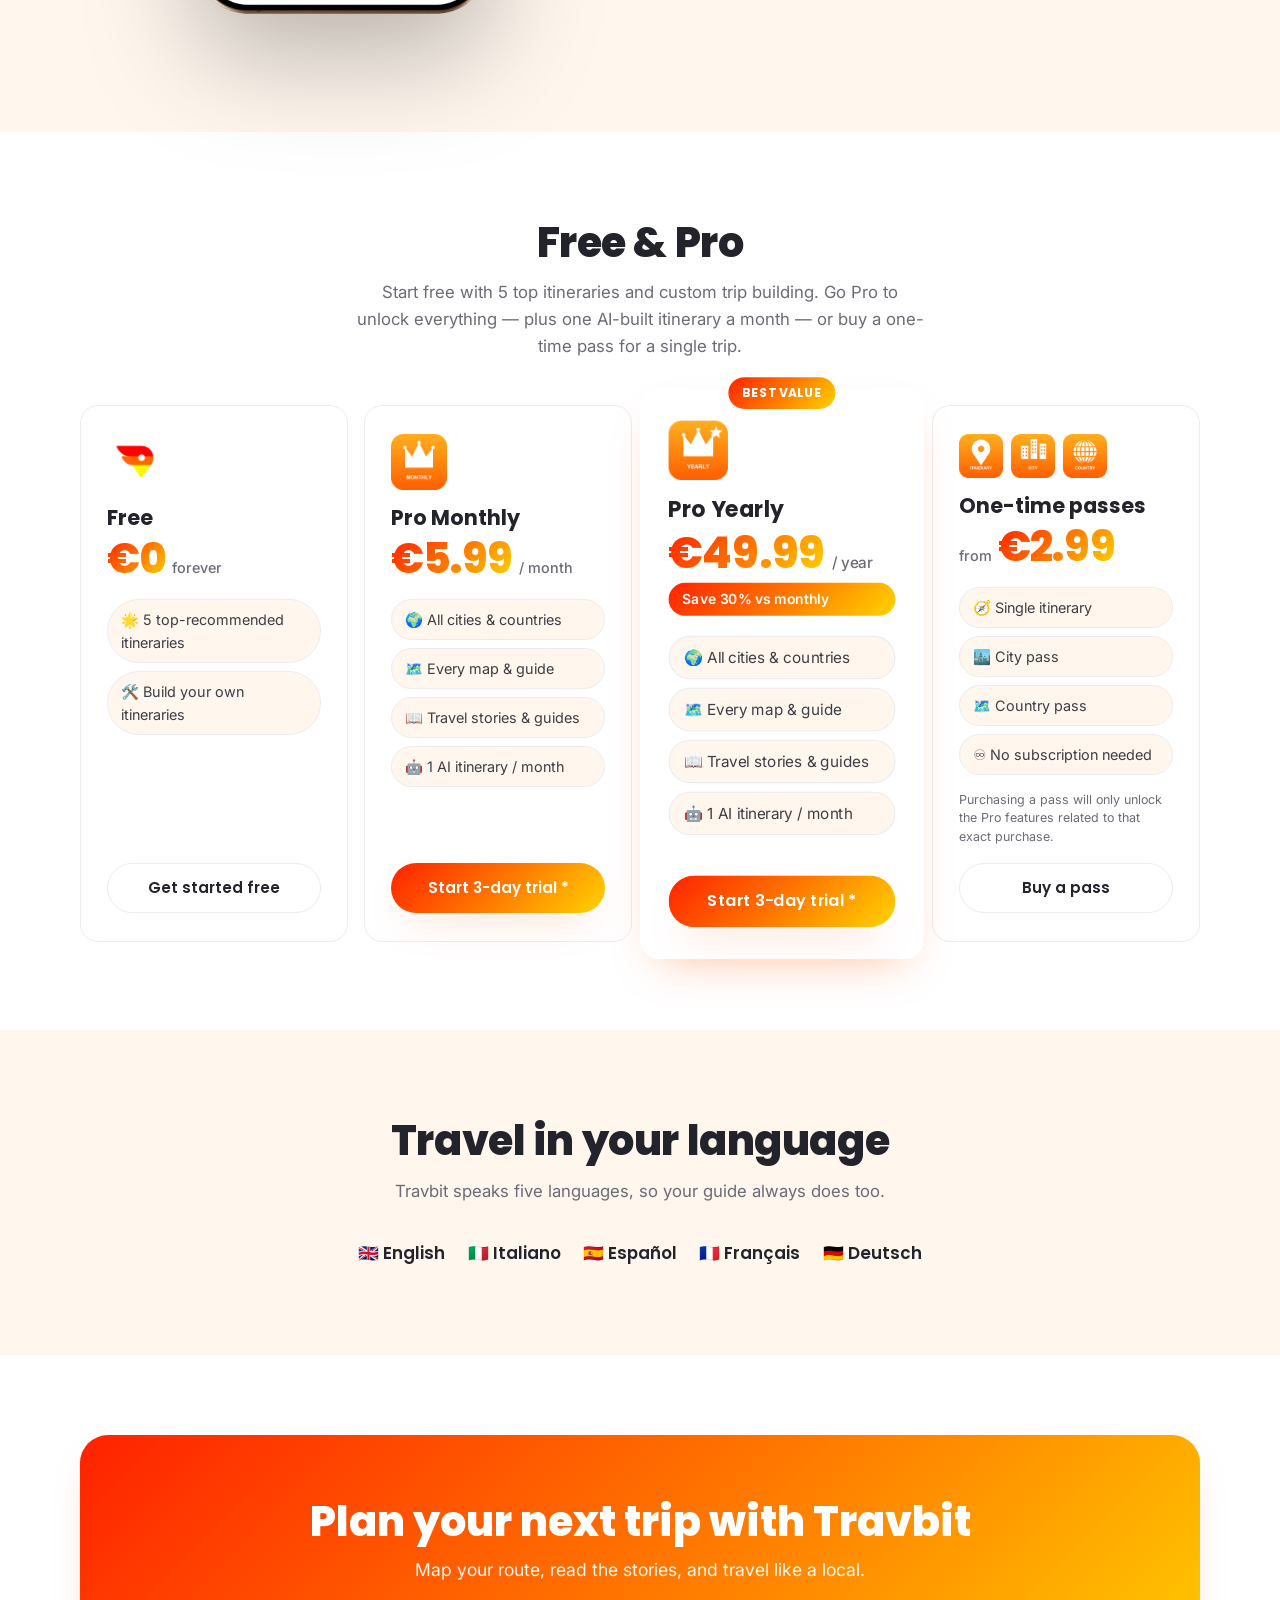
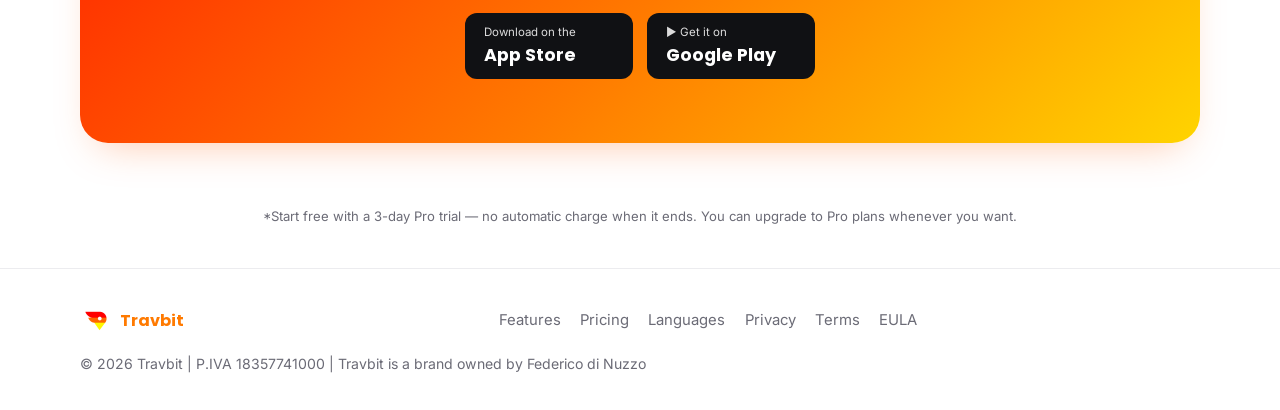
==== commit 60117ce8: "Add User Agreement (EULA) page based on Apple's standard EULA - New /eula page reproducing Apple's L" ====
--- a/index.html
+++ b/index.html
@@ -342,6 +342,7 @@
         <a href="#languages">Languages</a>
         <a href="/privacy">Privacy</a>
         <a href="/terms">Terms</a>
+        <a href="/eula">EULA</a>
       </nav>
       <p class="footer__copy">© <span id="year"></span> Travbit | P.IVA 18357741000 | Travbit is a brand owned by Federico di Nuzzo</p>
     </div>
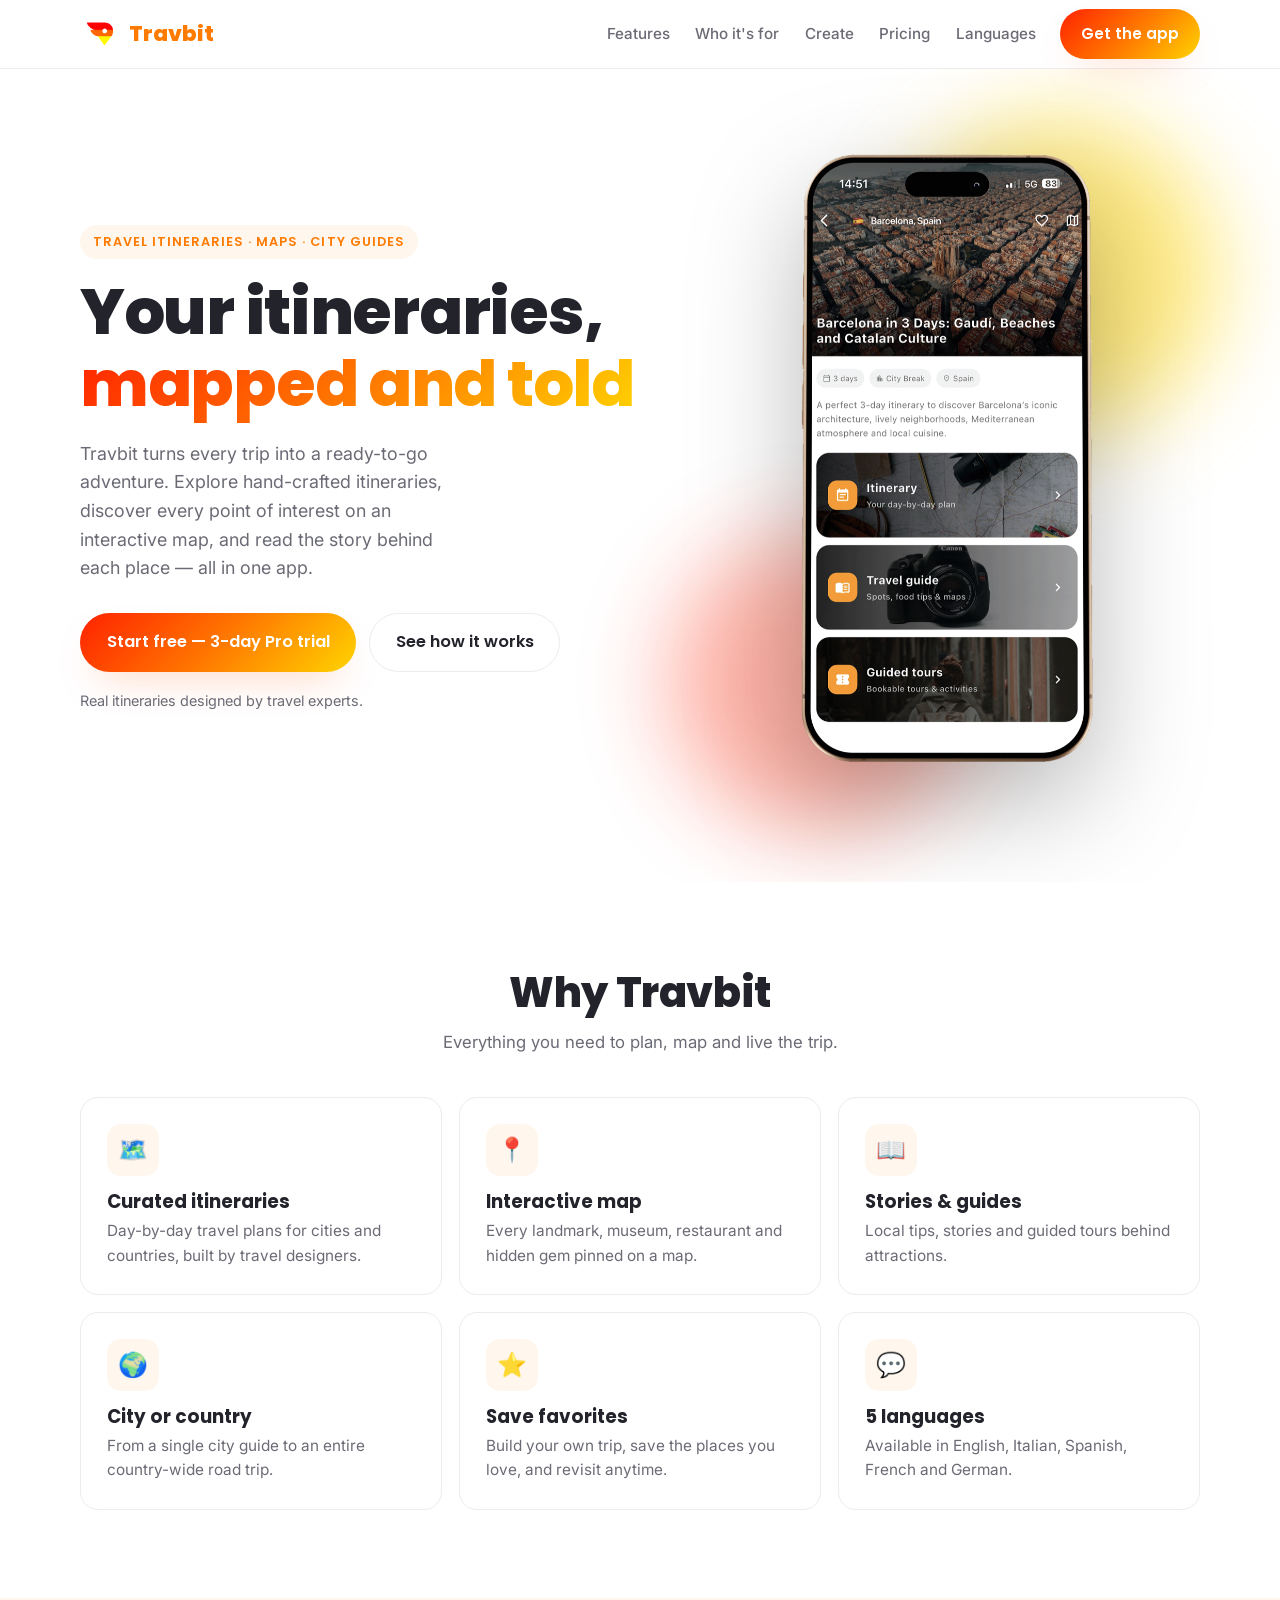
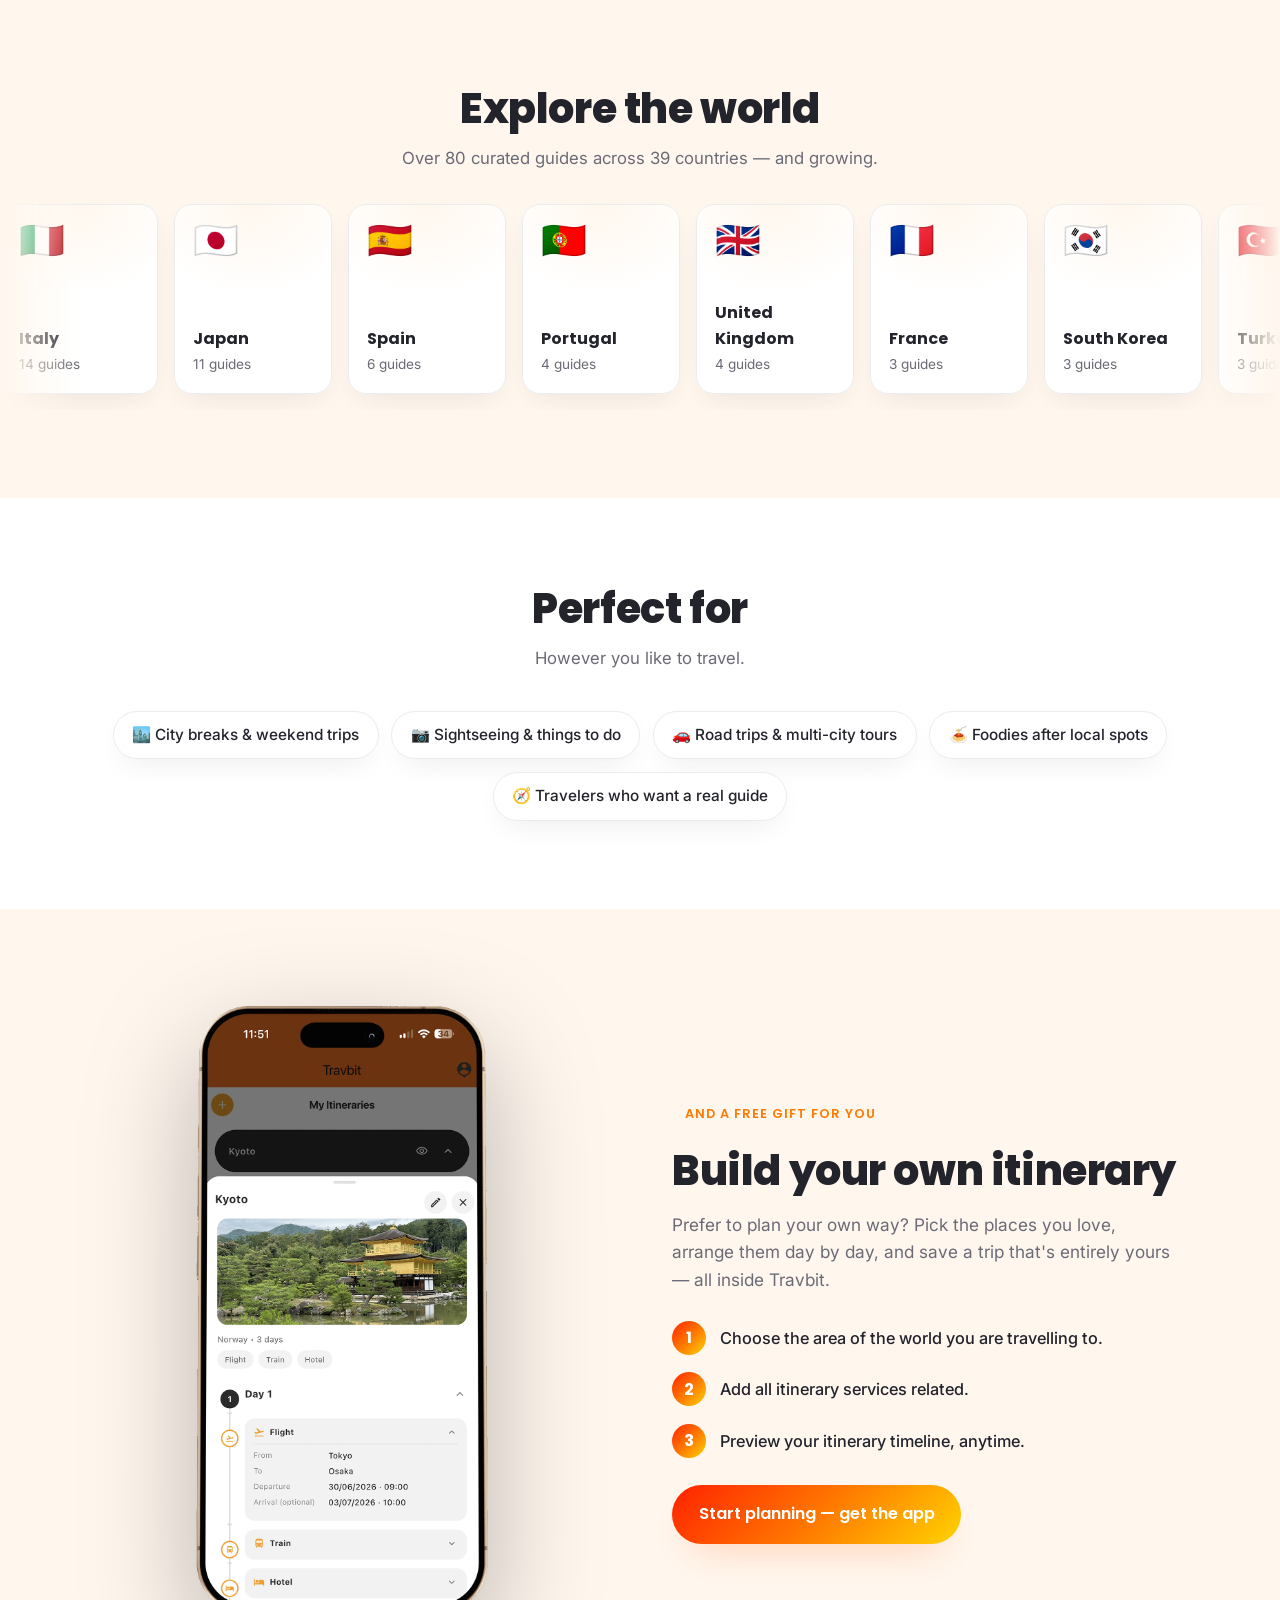
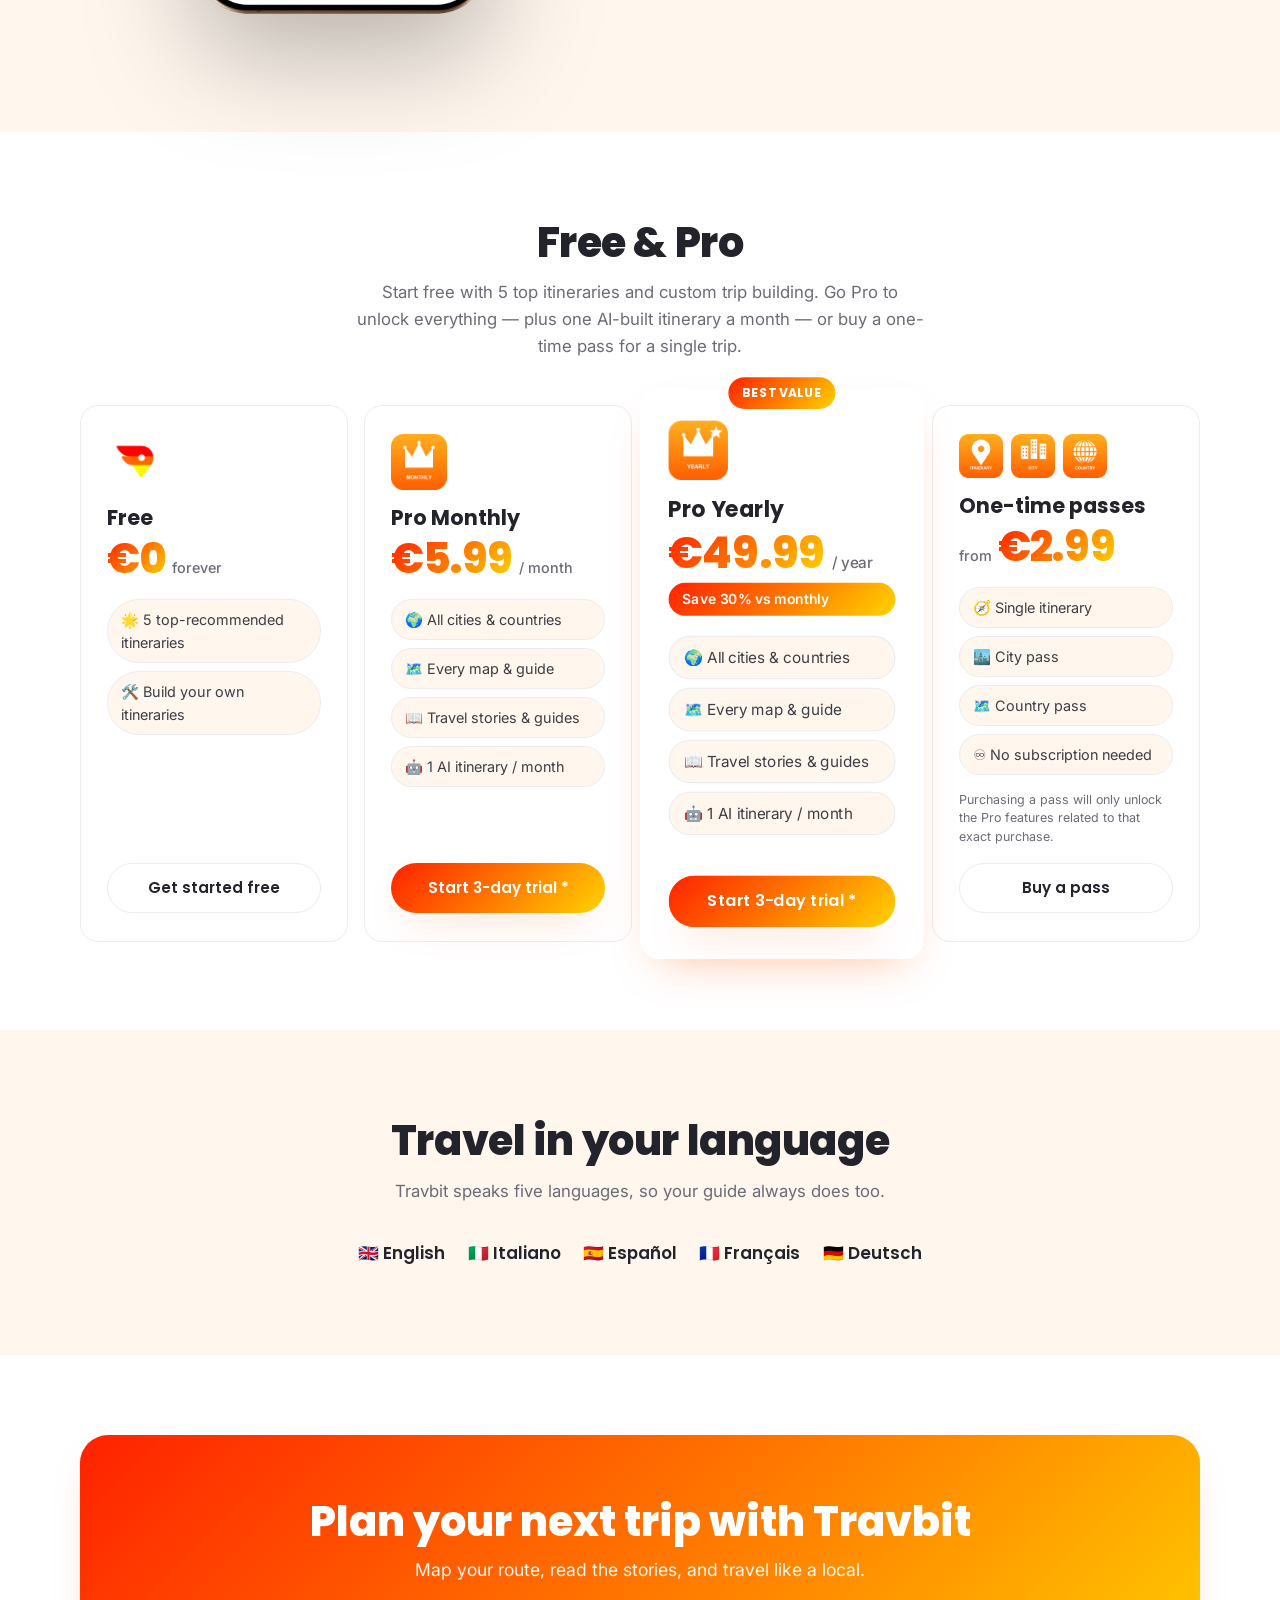
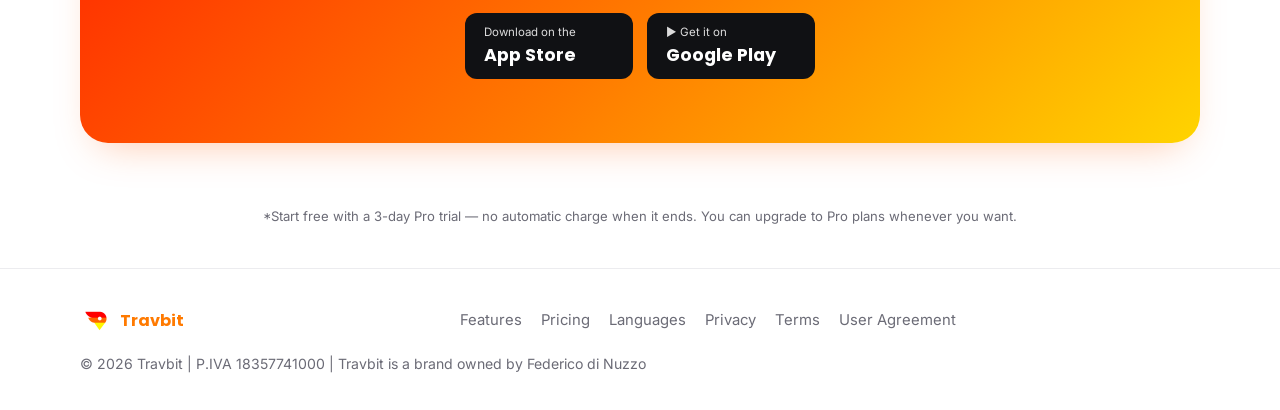
==== commit 8c67b8ab: "Update legal pages: Terms edits, unify contact email, rename EULA link - Terms: reviewed content edi" ====
--- a/index.html
+++ b/index.html
@@ -342,7 +342,7 @@
         <a href="#languages">Languages</a>
         <a href="/privacy">Privacy</a>
         <a href="/terms">Terms</a>
-        <a href="/eula">EULA</a>
+        <a href="/useragreement">User Agreement</a>
       </nav>
       <p class="footer__copy">© <span id="year"></span> Travbit | P.IVA 18357741000 | Travbit is a brand owned by Federico di Nuzzo</p>
     </div>
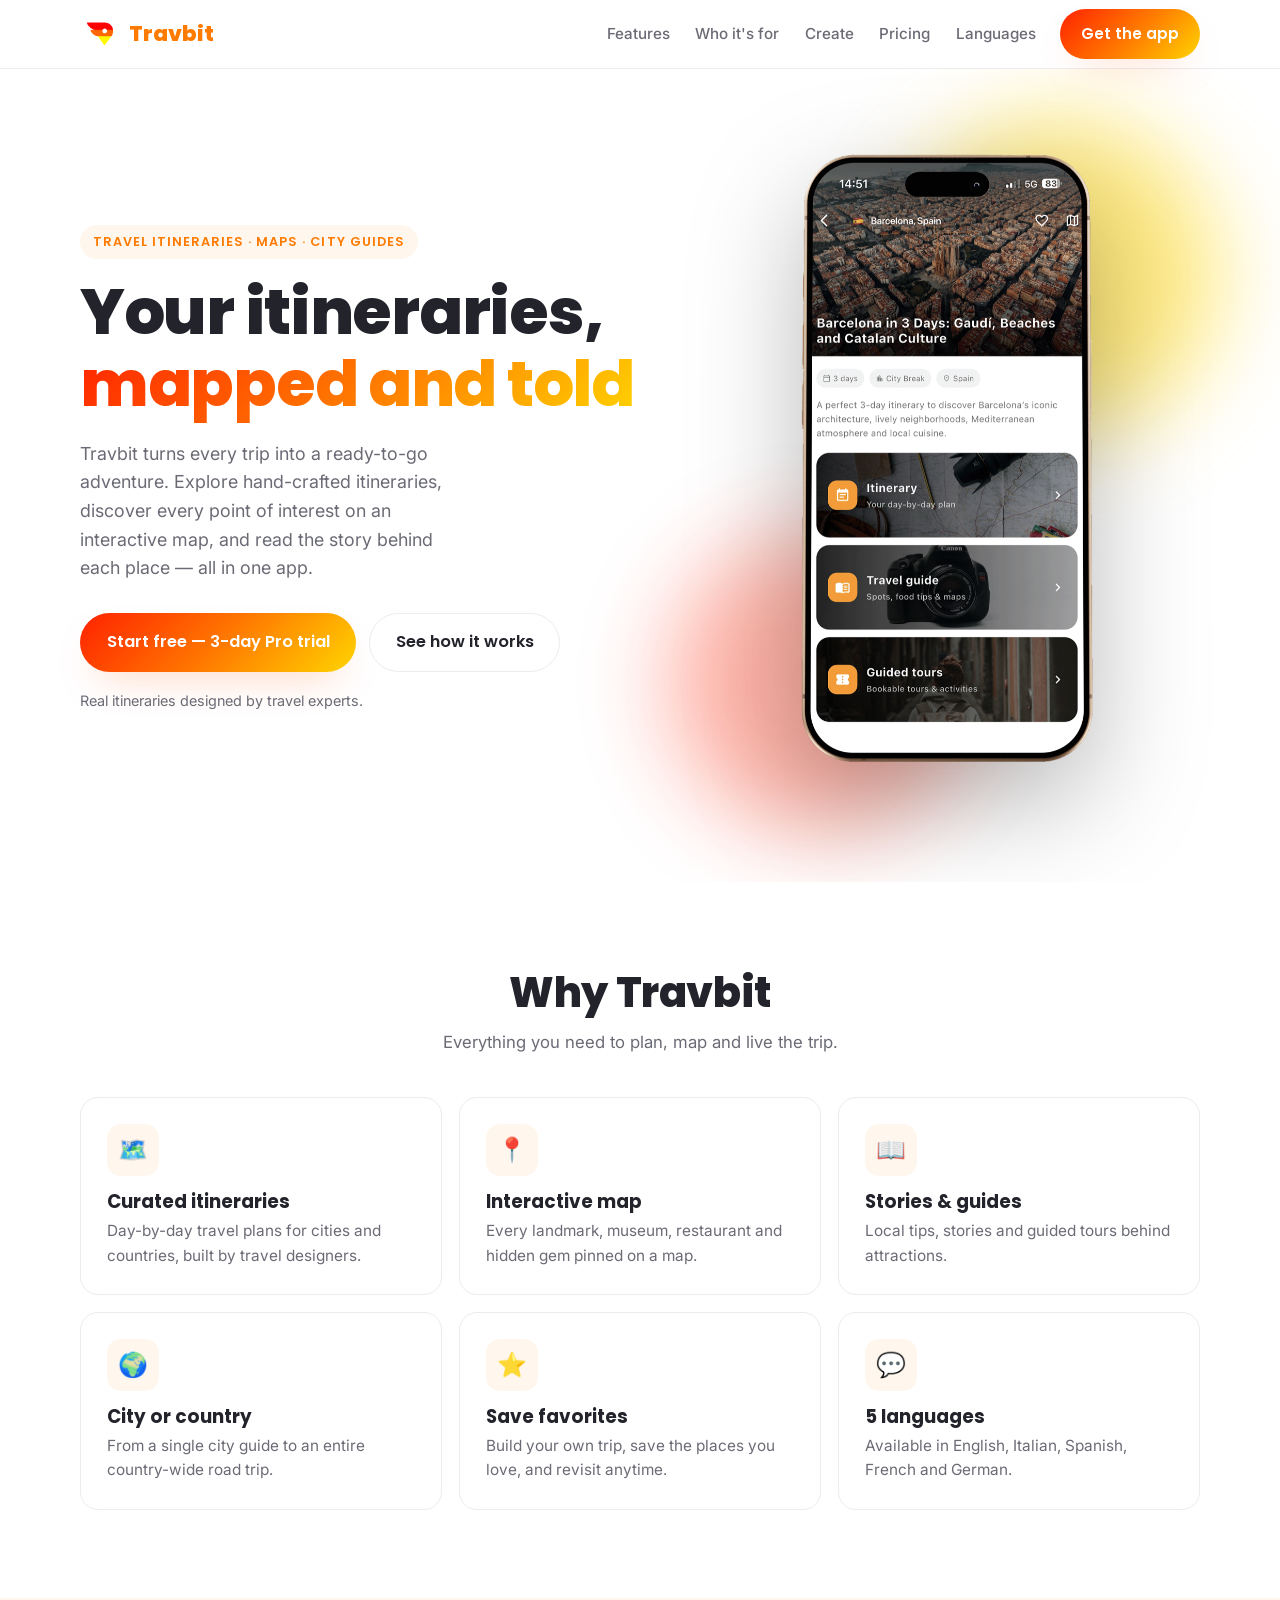
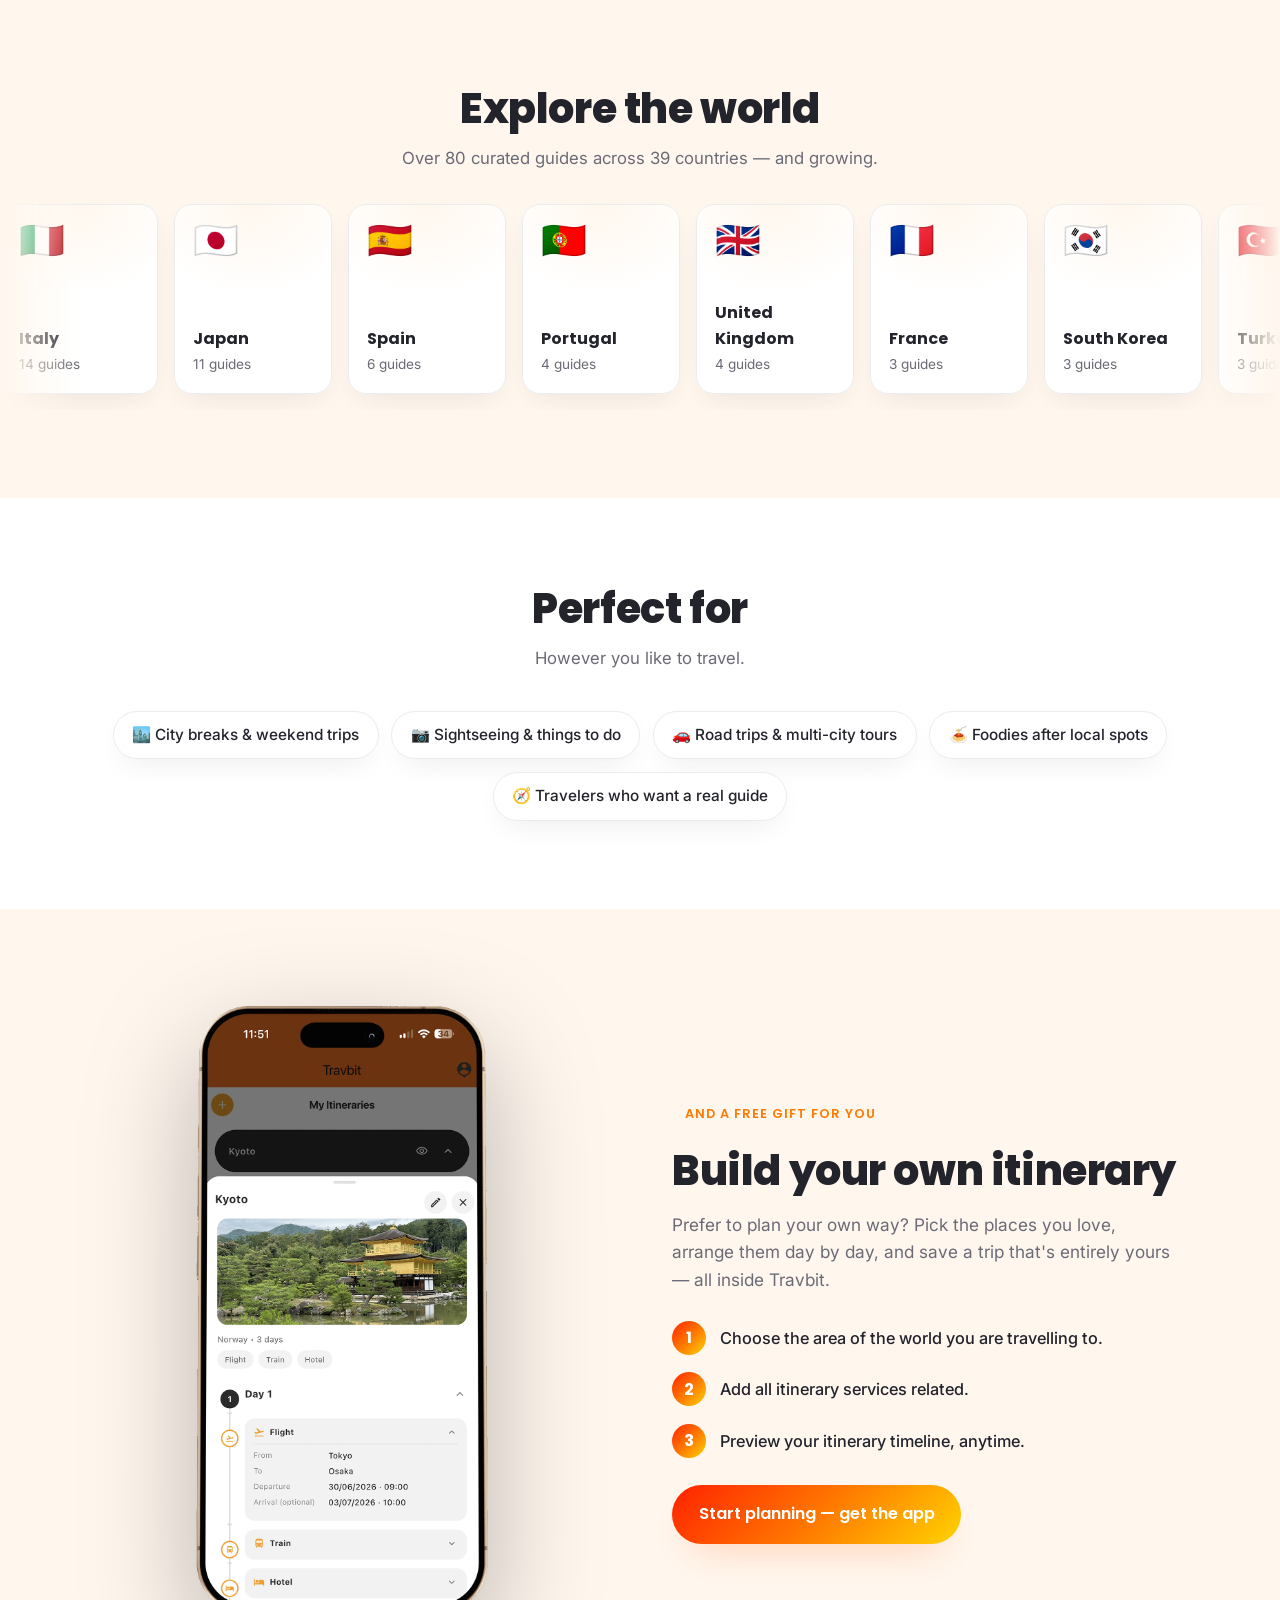
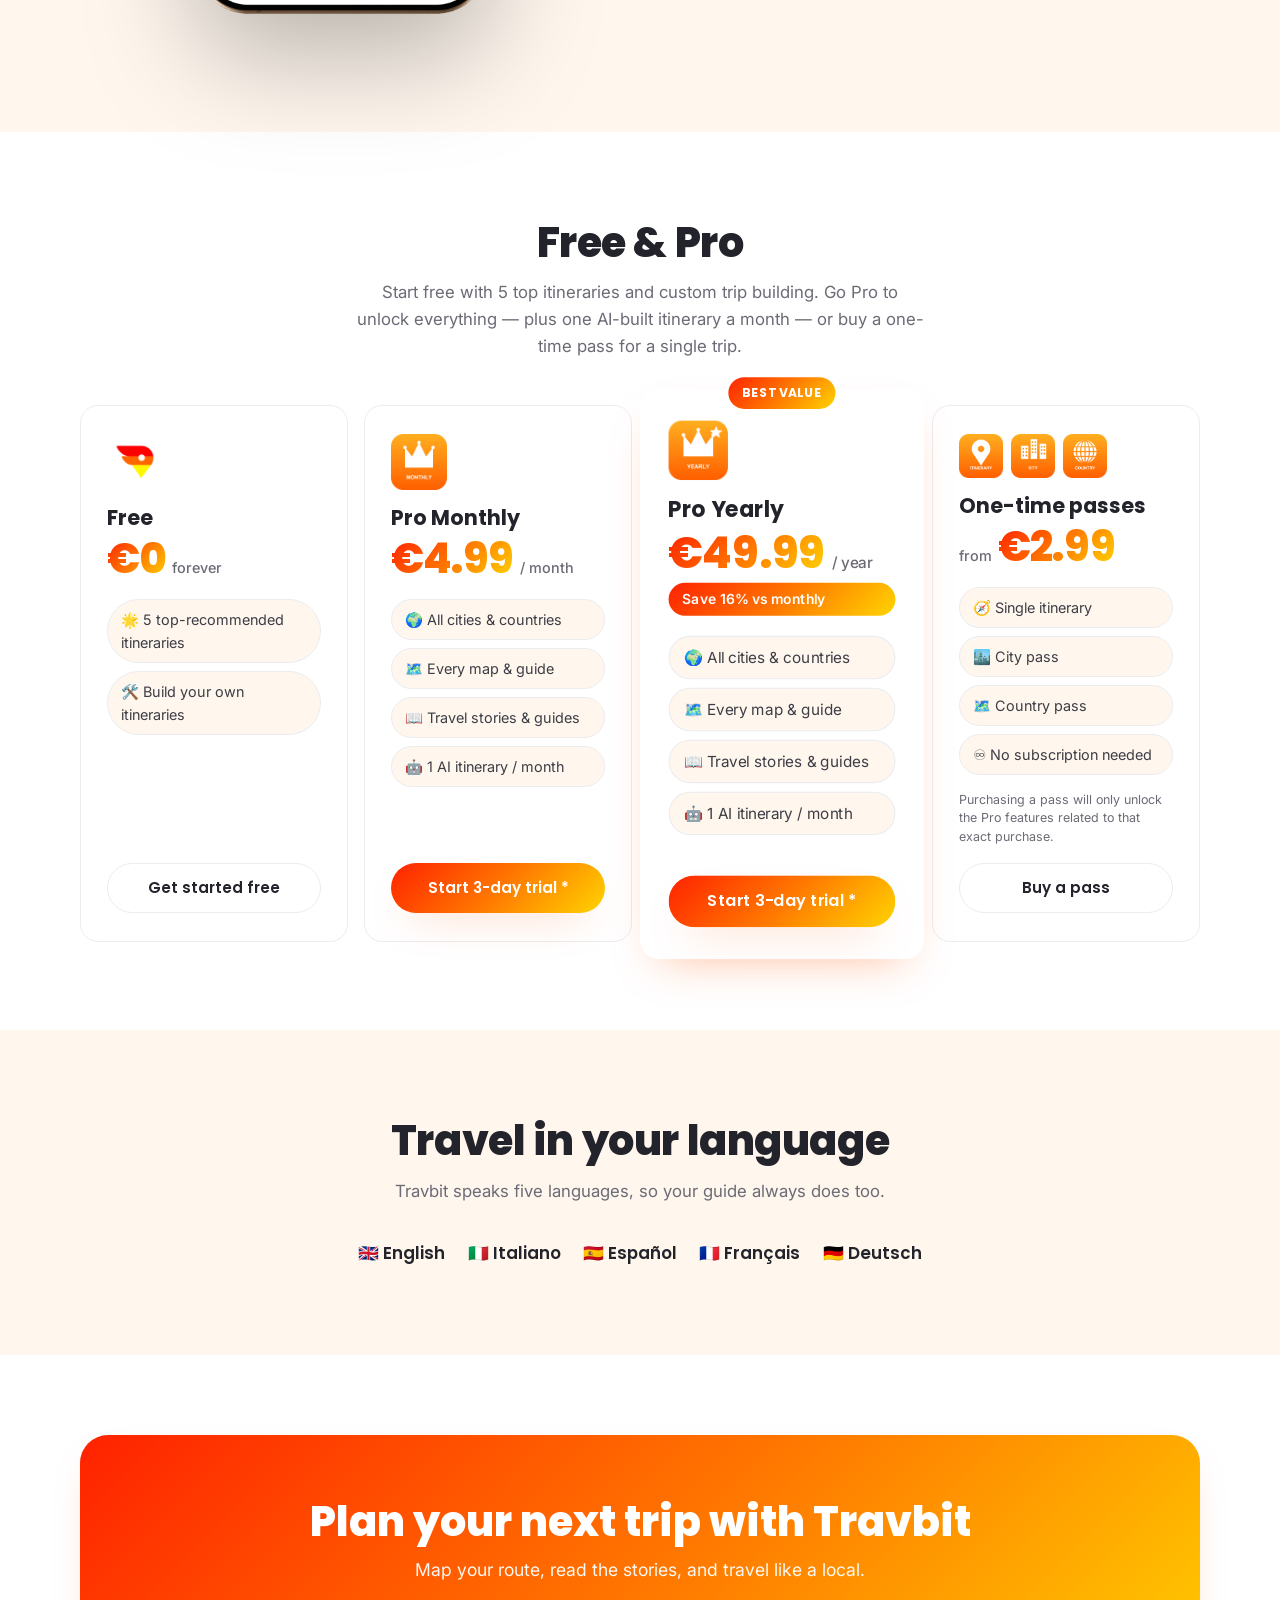
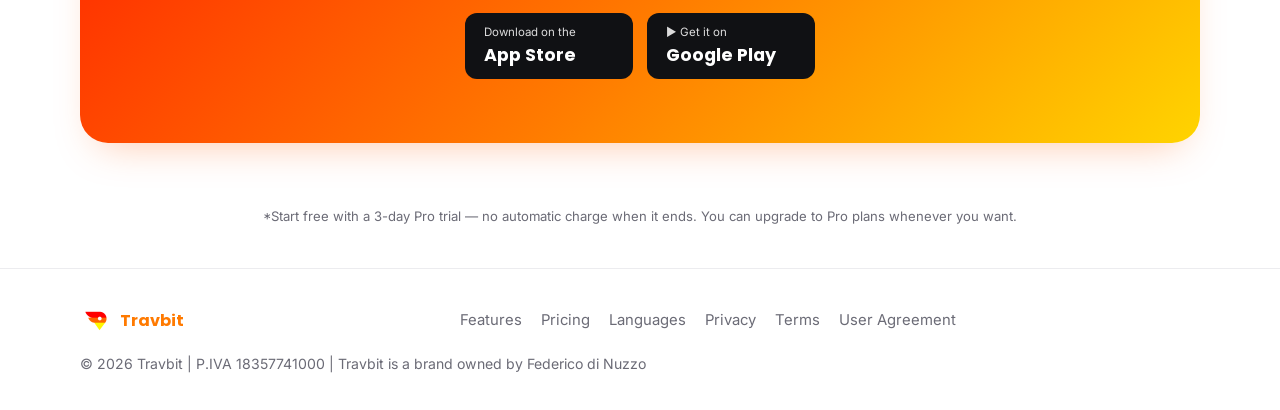
==== commit aee826d2: "Lower Pro Monthly to €4.99 and correct yearly savings to 16% Co-Authored-By: Claude Opus 4.8 <norepl" ====
--- a/index.html
+++ b/index.html
@@ -247,7 +247,7 @@
           <article class="plan">
             <img class="plan__icon" src="assets/img/travbit_pro_monthly.png" alt="" width="56" height="56" />
             <h3>Pro Monthly</h3>
-            <p class="plan__price"><span class="plan__amount">€5.99</span><span class="plan__per">/ month</span></p>
+            <p class="plan__price"><span class="plan__amount">€4.99</span><span class="plan__per">/ month</span></p>
             <ul class="plan__feats">
               <li>🌍 All cities &amp; countries</li>
               <li>🗺️ Every map &amp; guide</li>
@@ -262,7 +262,7 @@
             <img class="plan__icon" src="assets/img/travbit_pro_yearly.png" alt="" width="56" height="56" />
             <h3>Pro Yearly</h3>
             <p class="plan__price"><span class="plan__amount">€49.99</span><span class="plan__per">/ year</span></p>
-            <p class="plan__save">Save 30% vs monthly</p>
+            <p class="plan__save">Save 16% vs monthly</p>
             <ul class="plan__feats">
               <li>🌍 All cities &amp; countries</li>
               <li>🗺️ Every map &amp; guide</li>
